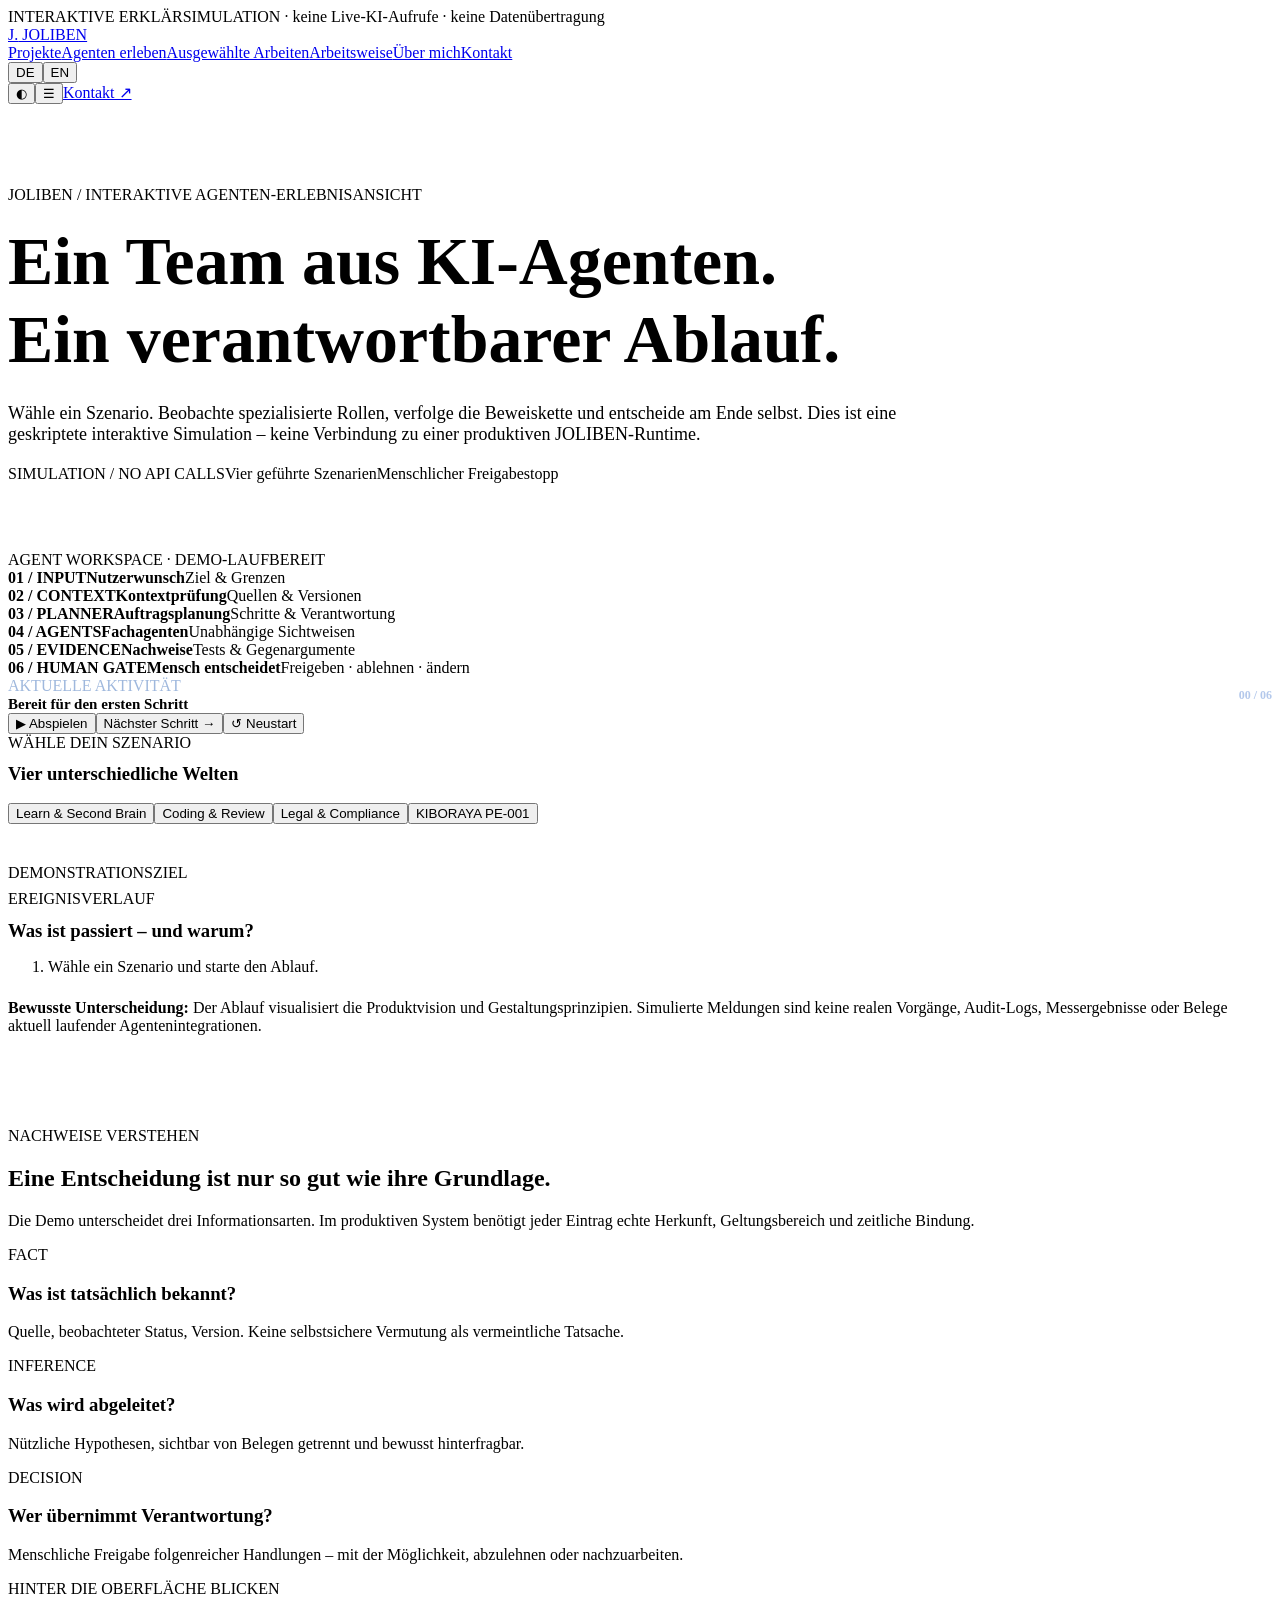
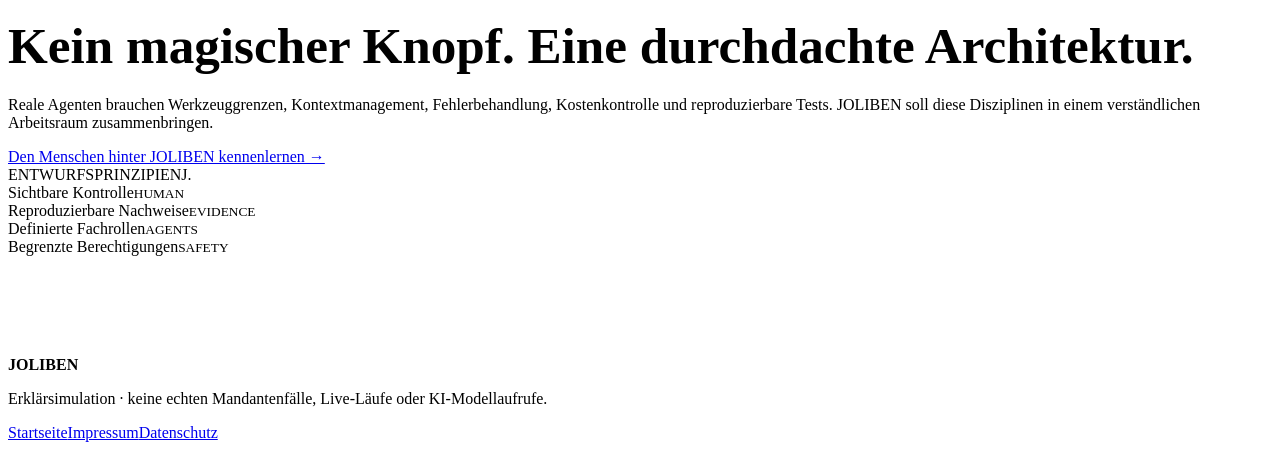
==== agenten.html @ f622ab58 "Add files via upload Publish JOLIBEN public website v1" ====
<!doctype html><html lang="de"><head><meta charset="utf-8"><meta name="viewport" content="width=device-width, initial-scale=1"><meta name="theme-color" content="#f4f7fb"><meta name="description" content="JOLIBEN Agent Experience — vier interaktive Szenarien, Entscheidungen, Evidence und menschliche Kontrollpunkte."><title>Agent Experience — JOLIBEN</title><link rel="icon" href="assets/mark.svg" type="image/svg+xml"><link rel="stylesheet" href="assets/site.css"><script>document.documentElement.classList.add("js")</script><script defer src="assets/site.js"></script><script defer src="assets/agent.js"></script></head><body>
<div class="preview-banner" data-en="INTERACTIVE EXPLANATORY SIMULATION · no live AI calls · no personal data sent">INTERAKTIVE ERKLÄRSIMULATION · keine Live-KI-Aufrufe · keine Datenübertragung</div>
<header class="site-nav"><nav class="wrap navrow" aria-label="Hauptnavigation"><a class="brand" href="index.html"><span class="mark">J.</span> JOLIBEN</a><div class="navlinks" id="mainNav"><a href="index.html#projekte" data-en="Projects">Projekte</a><a href="agenten.html" data-en="Agent experience">Agenten erleben</a><a href="arbeiten.html" data-en="Selected work">Ausgew&auml;hlte Arbeiten</a><a href="index.html#ansatz" data-en="Approach">Arbeitsweise</a><a href="index.html#person" data-en="About">Über mich</a><a href="index.html#kontakt" data-en="Contact">Kontakt</a></div><div class="nav-tools"><div class="language" role="group" aria-label="Language"><button class="utility" type="button" data-language="de" aria-pressed="true">DE</button><button class="utility" type="button" data-language="en" aria-pressed="false">EN</button></div><button type="button" class="utility" data-theme title="Light / Dark">◐</button><button class="utility nav-menu" aria-controls="mainNav" aria-expanded="false" type="button" data-menu>☰</button><a href="index.html#kontakt" class="btn btn-primary nav-cta" data-en="Get in touch ↗">Kontakt ↗</a></div></nav></header>
<main><section class="section wrap" style="padding-top:82px;padding-bottom:38px"><div class="intro" style="max-width:960px;margin-bottom:18px"><span class="eyebrow" data-en="JOLIBEN / INTERACTIVE AGENT EXPERIENCE">JOLIBEN / INTERAKTIVE AGENTEN-ERLEBNISANSICHT</span><h1 style="font-size:clamp(40px,5.3vw,74px);margin:19px 0 24px" data-en="A team of AI agents.<br><span style='color:var(--blue)'>One accountable process.</span>">Ein Team aus KI-Agenten.<br><span style='color:var(--blue)'>Ein verantwortbarer Ablauf.</span></h1><p style="font-size:18px" data-en="Select a scenario. Watch specialist roles exchange results, inspect the evidence trail and make the final decision yourself. This is a scripted, interactive simulation — not a connection to a live JOLIBEN runtime.">Wähle ein Szenario. Beobachte spezialisierte Rollen, verfolge die Beweiskette und entscheide am Ende selbst. Dies ist eine geskriptete interaktive Simulation – keine Verbindung zu einer produktiven JOLIBEN-Runtime.</p></div><div class="actions" style="margin-top:20px"><span class="pill"><i class="dot"></i> SIMULATION / NO API CALLS</span><span class="pill" data-en="Four guided scenarios">Vier geführte Szenarien</span><span class="pill" data-en="Human decision gate">Menschlicher Freigabestopp</span></div></section>
<section class="wrap" style="padding:30px 0 92px"><div class="scene-layout">
<div class="scene-board" id="sceneBoard"><div class="scene-head"><span data-en="AGENT WORKSPACE · DEMO RUN">AGENT WORKSPACE · DEMO-LAUF</span><span id="sceneState" role="status" aria-live="polite">BEREIT</span></div><div class="scene-nodes" aria-label="Simulierter Arbeitsablauf"><div class="node" data-node="0"><b>01 / INPUT</b><strong data-en="User intent">Nutzerwunsch</strong><span data-en="Goal & constraints">Ziel & Grenzen</span></div><div class="node" data-node="1"><b>02 / CONTEXT</b><strong data-en="Context check">Kontextprüfung</strong><span data-en="Sources & versions">Quellen & Versionen</span></div><div class="node" data-node="2"><b>03 / PLANNER</b><strong data-en="Task planner">Auftragsplanung</strong><span data-en="Steps & responsibilities">Schritte & Verantwortung</span></div><div class="node" data-node="3"><b>04 / AGENTS</b><strong data-en="Expert agents">Fachagenten</strong><span data-en="Independent perspectives">Unabhängige Sichtweisen</span></div><div class="node" data-node="4"><b>05 / EVIDENCE</b><strong data-en="Verification">Nachweise</strong><span data-en="Tests & contradictions">Tests & Gegenargumente</span></div><div class="node gate-node" data-node="5"><b>06 / HUMAN GATE</b><strong data-en="Human decision">Mensch entscheidet</strong><span data-en="Accept · reject · revise">Freigeben · ablehnen · ändern</span></div></div><div class="gate-box" id="gateBox" hidden><h3 data-en="Your decision is needed">Deine Entscheidung ist erforderlich</h3><p id="gateExplanation" aria-live="polite"></p><div class="scene-controls"><button class="btn emphasis" id="approveBtn" type="button" data-en="Approve simulation">Simulation freigeben</button><button class="btn" id="rejectBtn" type="button" data-en="Reject and stop">Ablehnen und stoppen</button></div></div><div class="scene-bottom"><div style="display:flex;gap:20px;justify-content:space-between;align-items:center"><div><div class="small-label" style="color:#9fb8dd" data-en="CURRENT ACTIVITY">AKTUELLE AKTIVITÄT</div><strong id="currentActivity" style="font-size:15px">Bereit für den ersten Schritt</strong></div><span id="sceneCounter" style="color:#b3c8eb;font-weight:800;font-size:12px">00 / 06</span></div><div class="scene-progress" aria-label="Fortschritt"><span id="sceneProgress"></span></div><div class="scene-controls"><button type="button" class="btn emphasis" id="playBtn" data-en="▶ Play">▶ Abspielen</button><button type="button" class="btn" id="nextBtn" data-en="Next step →">Nächster Schritt →</button><button type="button" class="btn" id="resetBtn" data-en="↺ Restart">↺ Neustart</button></div></div></div>
<div class="side-stack"><aside class="scene-aside"><div class="small-label" data-en="CHOOSE YOUR STORY">WÄHLE DEIN SZENARIO</div><h3 style="margin:11px 0 18px" data-en="Four different worlds">Vier unterschiedliche Welten</h3><div class="scenarios"><button class="scenario-btn" type="button" data-scenario="learn" aria-pressed="true" data-en="Learn & Second Brain">Learn & Second Brain</button><button class="scenario-btn" type="button" data-scenario="coding" aria-pressed="false" data-en="Coding & Review">Coding & Review</button><button class="scenario-btn" type="button" data-scenario="legal" aria-pressed="false" data-en="Legal & Compliance">Legal & Compliance</button><button class="scenario-btn" type="button" data-scenario="kiboraya" aria-pressed="false">KIBORAYA PE-001</button></div><div style="border-top:1px solid var(--line);margin-top:23px;padding-top:17px"><div class="small-label" data-en="DEMONSTRATION GOAL">DEMONSTRATIONSZIEL</div><p id="scenarioGoal" style="font-size:13px;margin:8px 0 0"></p></div></aside><aside class="scene-aside"><div class="small-label" data-en="EVENT TIMELINE">EREIGNISVERLAUF</div><h3 style="margin:12px 0 16px" data-en="What happened, and why?">Was ist passiert – und warum?</h3><ol class="event-list" id="eventList" aria-live="polite"><li data-en="Choose a scenario and start the demo.">Wähle ein Szenario und starte den Ablauf.</li></ol></aside></div></div>
<div class="callout" style="margin-top:23px"><strong data-en="A deliberate distinction:">Bewusste Unterscheidung:</strong> <span data-en="The flow visualises the product vision and design principles. Simulated event messages are not real case records, audit logs, measurements or proof of currently running agent integrations.">Der Ablauf visualisiert die Produktvision und Gestaltungsprinzipien. Simulierte Meldungen sind keine realen Vorgänge, Audit-Logs, Messergebnisse oder Belege aktuell laufender Agentenintegrationen.</span></div></section>
<section class="section case-bg"><div class="wrap"><div class="intro"><span class="eyebrow" data-en="INSPECT THE EVIDENCE">NACHWEISE VERSTEHEN</span><h2 data-en="A decision is only as good as its foundation.">Eine Entscheidung ist nur so gut wie ihre Grundlage.</h2><p data-en="The demo shows three categories of information. In a production system every item needs real provenance, scope and time boundaries.">Die Demo unterscheidet drei Informationsarten. Im produktiven System benötigt jeder Eintrag echte Herkunft, Geltungsbereich und zeitliche Bindung.</p></div><div class="evidence-grid"><article><span class="pill">FACT</span><h3 data-en="What is actually known?">Was ist tatsächlich bekannt?</h3><p data-en="A source, an observed status, a version. Not a confident guess disguised as a fact.">Quelle, beobachteter Status, Version. Keine selbstsichere Vermutung als vermeintliche Tatsache.</p></article><article><span class="pill">INFERENCE</span><h3 data-en="What is inferred?">Was wird abgeleitet?</h3><p data-en="Useful hypotheses, visibly separated from evidence and open to challenge.">Nützliche Hypothesen, sichtbar von Belegen getrennt und bewusst hinterfragbar.</p></article><article><span class="pill">DECISION</span><h3 data-en="Who takes responsibility?">Wer übernimmt Verantwortung?</h3><p data-en="Human approval of consequential actions, with the possibility to reject or ask for revision.">Menschliche Freigabe folgenreicher Handlungen – mit der Möglichkeit, abzulehnen oder nachzuarbeiten.</p></article></div></div></section>
<section class="section wrap" style="padding-bottom:100px"><div class="split"><div><span class="eyebrow" data-en="LOOKING BEHIND THE UI">HINTER DIE OBERFLÄCHE BLICKEN</span><h2 style="font-size:clamp(35px,4vw,53px);margin:18px 0 21px" data-en="Not a magic button. A thoughtful architecture.">Kein magischer Knopf. Eine durchdachte Architektur.</h2><p data-en="Real agents require tool boundaries, context management, error handling, cost control and reproducible tests. The purpose of JOLIBEN is to bring those disciplines into one understandable workspace.">Reale Agenten brauchen Werkzeuggrenzen, Kontextmanagement, Fehlerbehandlung, Kostenkontrolle und reproduzierbare Tests. JOLIBEN soll diese Disziplinen in einem verständlichen Arbeitsraum zusammenbringen.</p><a class="btn btn-primary" href="index.html#person" data-en="Meet the person behind JOLIBEN →">Den Menschen hinter JOLIBEN kennenlernen →</a></div><div class="spec-panel"><div class="panel-head"><span data-en="DESIGN PRINCIPLES">ENTWURFSPRINZIPIEN</span><span>J.</span></div><div class="feature-list"><div><span data-en="Visible controls">Sichtbare Kontrolle</span><small>HUMAN</small></div><div><span data-en="Reproducible evidence">Reproduzierbare Nachweise</span><small>EVIDENCE</small></div><div><span data-en="Defined specialist roles">Definierte Fachrollen</span><small>AGENTS</small></div><div><span data-en="Bounded permissions">Begrenzte Berechtigungen</span><small>SAFETY</small></div></div></div></div></section></main>
<footer class="wrap site-footer"><div><strong>JOLIBEN</strong><p class="footnote" data-en="Explanatory simulation · no real customer cases, live runs or AI model requests.">Erklärsimulation · keine echten Mandantenfälle, Live-Läufe oder KI-Modellaufrufe.</p></div><div class="footer-links"><a href="index.html" data-en="Homepage">Startseite</a><a href="impressum.html" data-en="Legal notice">Impressum</a><a href="datenschutz.html" data-en="Privacy">Datenschutz</a></div></footer>
</body></html>
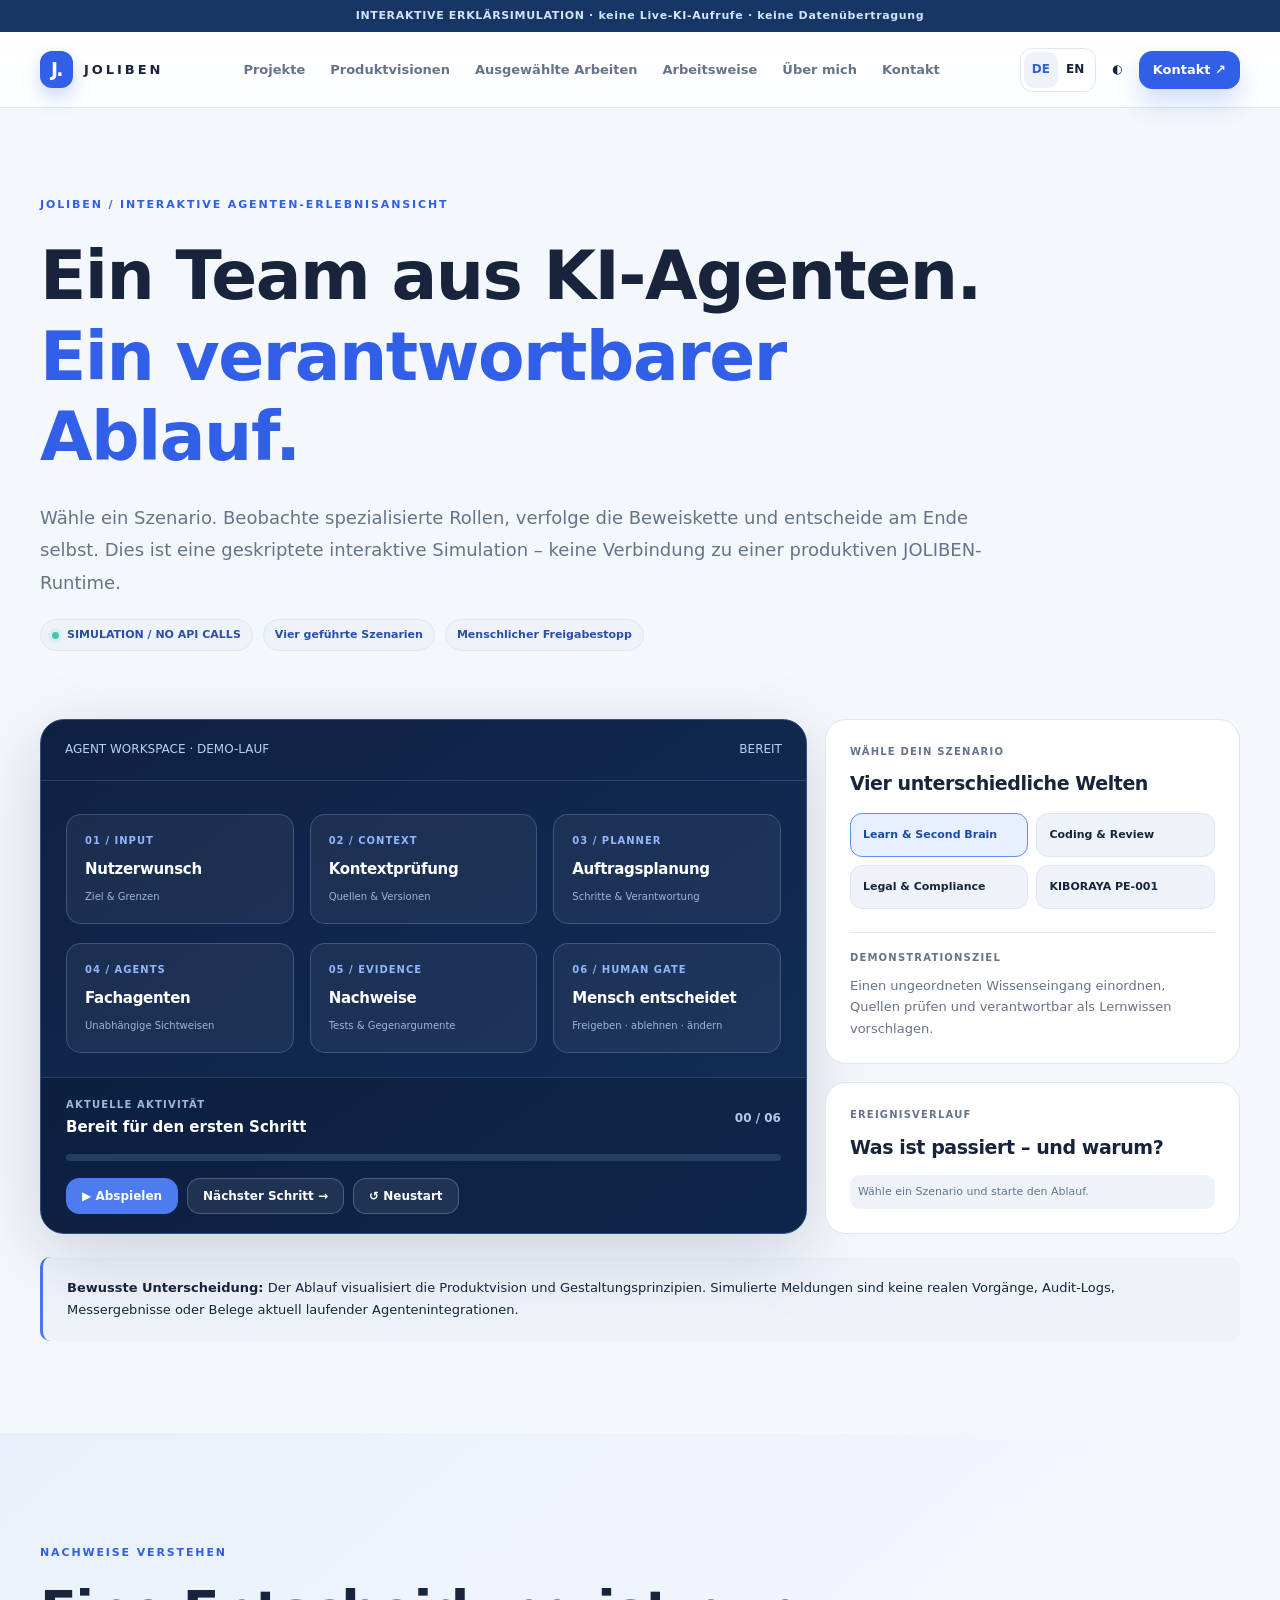
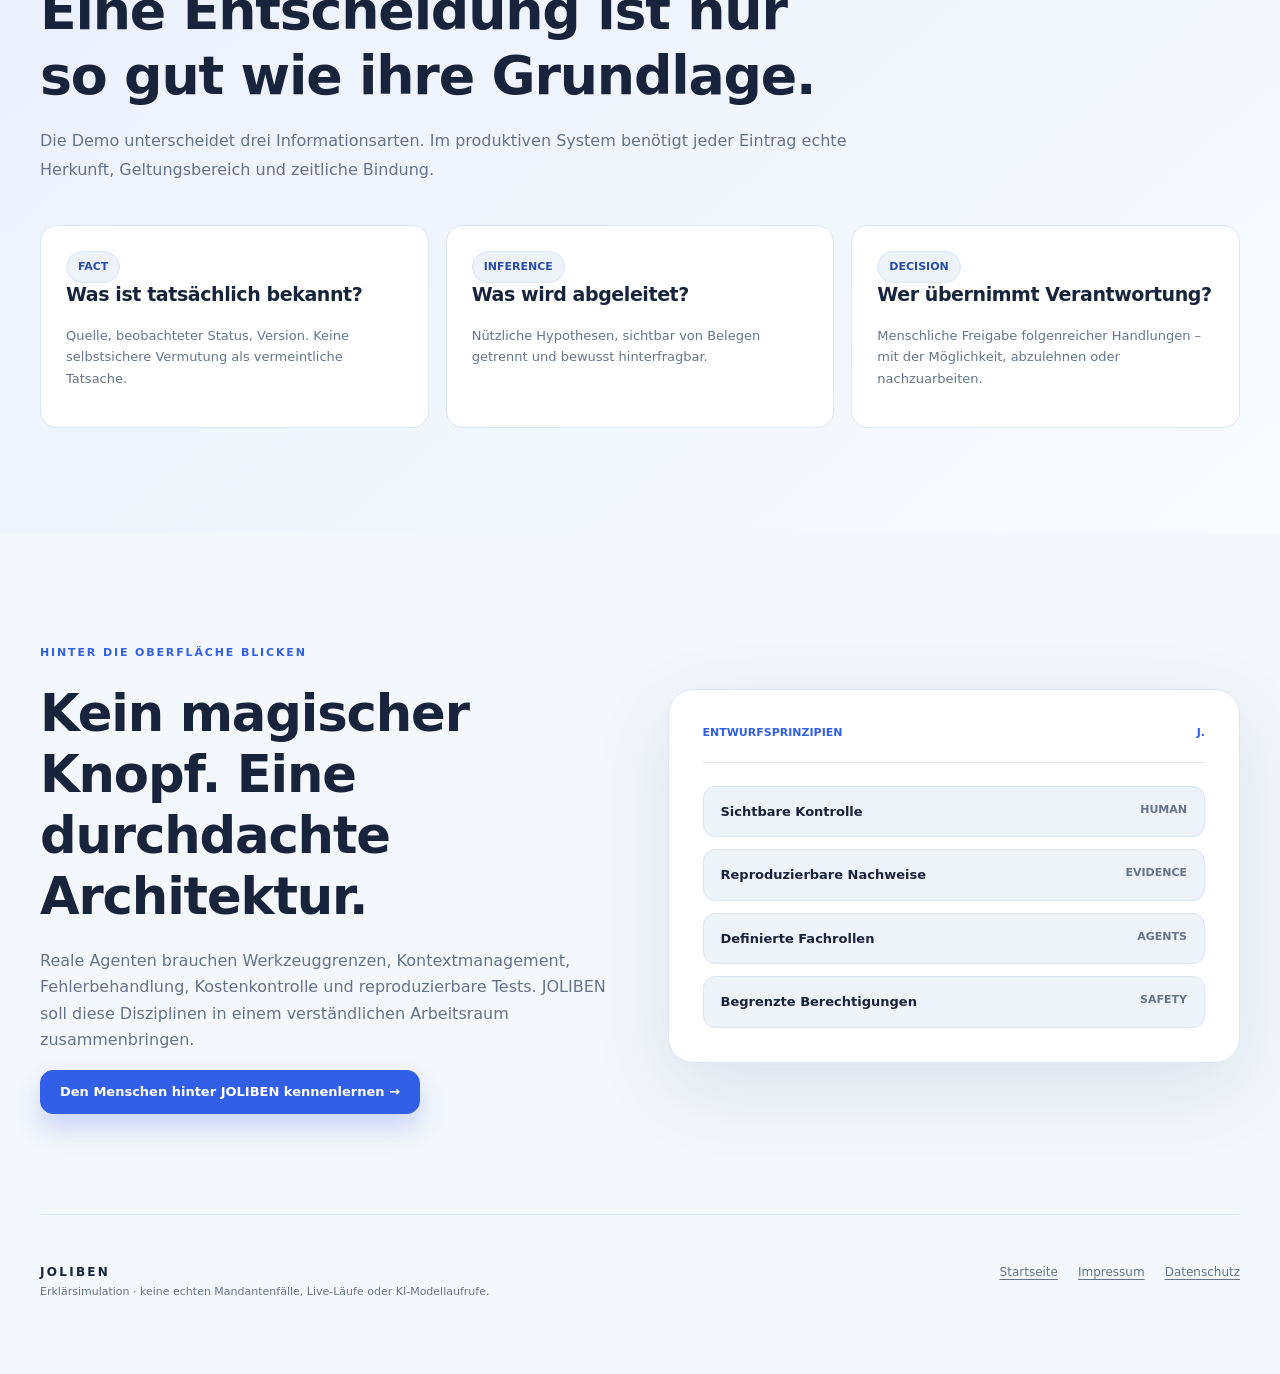
==== commit a7bb4487: "Add product vision website preview for review" ====
--- a/agenten.html
+++ b/agenten.html
@@ -1,6 +1,6 @@
 <!doctype html><html lang="de"><head><meta charset="utf-8"><meta name="viewport" content="width=device-width, initial-scale=1"><meta name="theme-color" content="#f4f7fb"><meta name="description" content="JOLIBEN Agent Experience — vier interaktive Szenarien, Entscheidungen, Evidence und menschliche Kontrollpunkte."><title>Agent Experience — JOLIBEN</title><link rel="icon" href="assets/mark.svg" type="image/svg+xml"><link rel="stylesheet" href="assets/site.css"><script>document.documentElement.classList.add("js")</script><script defer src="assets/site.js"></script><script defer src="assets/agent.js"></script></head><body>
 <div class="preview-banner" data-en="INTERACTIVE EXPLANATORY SIMULATION · no live AI calls · no personal data sent">INTERAKTIVE ERKLÄRSIMULATION · keine Live-KI-Aufrufe · keine Datenübertragung</div>
-<header class="site-nav"><nav class="wrap navrow" aria-label="Hauptnavigation"><a class="brand" href="index.html"><span class="mark">J.</span> JOLIBEN</a><div class="navlinks" id="mainNav"><a href="index.html#projekte" data-en="Projects">Projekte</a><a href="agenten.html" data-en="Agent experience">Agenten erleben</a><a href="arbeiten.html" data-en="Selected work">Ausgew&auml;hlte Arbeiten</a><a href="index.html#ansatz" data-en="Approach">Arbeitsweise</a><a href="index.html#person" data-en="About">Über mich</a><a href="index.html#kontakt" data-en="Contact">Kontakt</a></div><div class="nav-tools"><div class="language" role="group" aria-label="Language"><button class="utility" type="button" data-language="de" aria-pressed="true">DE</button><button class="utility" type="button" data-language="en" aria-pressed="false">EN</button></div><button type="button" class="utility" data-theme title="Light / Dark">◐</button><button class="utility nav-menu" aria-controls="mainNav" aria-expanded="false" type="button" data-menu>☰</button><a href="index.html#kontakt" class="btn btn-primary nav-cta" data-en="Get in touch ↗">Kontakt ↗</a></div></nav></header>
+<header class="site-nav"><nav class="wrap navrow" aria-label="Hauptnavigation"><a class="brand" href="index.html"><span class="mark">J.</span> JOLIBEN</a><div class="navlinks" id="mainNav"><a href="index.html#projekte" data-en="Projects">Projekte</a><a href="index.html#produktvisionen" data-en="Product visions">Produktvisionen</a><a href="arbeiten.html" data-en="Selected work">Ausgew&auml;hlte Arbeiten</a><a href="index.html#ansatz" data-en="Approach">Arbeitsweise</a><a href="index.html#person" data-en="About">Über mich</a><a href="index.html#kontakt" data-en="Contact">Kontakt</a></div><div class="nav-tools"><div class="language" role="group" aria-label="Language"><button class="utility" type="button" data-language="de" aria-pressed="true">DE</button><button class="utility" type="button" data-language="en" aria-pressed="false">EN</button></div><button type="button" class="utility" data-theme title="Light / Dark">◐</button><button class="utility nav-menu" aria-controls="mainNav" aria-expanded="false" type="button" data-menu>☰</button><a href="index.html#kontakt" class="btn btn-primary nav-cta" data-en="Get in touch ↗">Kontakt ↗</a></div></nav></header>
 <main><section class="section wrap" style="padding-top:82px;padding-bottom:38px"><div class="intro" style="max-width:960px;margin-bottom:18px"><span class="eyebrow" data-en="JOLIBEN / INTERACTIVE AGENT EXPERIENCE">JOLIBEN / INTERAKTIVE AGENTEN-ERLEBNISANSICHT</span><h1 style="font-size:clamp(40px,5.3vw,74px);margin:19px 0 24px" data-en="A team of AI agents.<br><span style='color:var(--blue)'>One accountable process.</span>">Ein Team aus KI-Agenten.<br><span style='color:var(--blue)'>Ein verantwortbarer Ablauf.</span></h1><p style="font-size:18px" data-en="Select a scenario. Watch specialist roles exchange results, inspect the evidence trail and make the final decision yourself. This is a scripted, interactive simulation — not a connection to a live JOLIBEN runtime.">Wähle ein Szenario. Beobachte spezialisierte Rollen, verfolge die Beweiskette und entscheide am Ende selbst. Dies ist eine geskriptete interaktive Simulation – keine Verbindung zu einer produktiven JOLIBEN-Runtime.</p></div><div class="actions" style="margin-top:20px"><span class="pill"><i class="dot"></i> SIMULATION / NO API CALLS</span><span class="pill" data-en="Four guided scenarios">Vier geführte Szenarien</span><span class="pill" data-en="Human decision gate">Menschlicher Freigabestopp</span></div></section>
 <section class="wrap" style="padding:30px 0 92px"><div class="scene-layout">
 <div class="scene-board" id="sceneBoard"><div class="scene-head"><span data-en="AGENT WORKSPACE · DEMO RUN">AGENT WORKSPACE · DEMO-LAUF</span><span id="sceneState" role="status" aria-live="polite">BEREIT</span></div><div class="scene-nodes" aria-label="Simulierter Arbeitsablauf"><div class="node" data-node="0"><b>01 / INPUT</b><strong data-en="User intent">Nutzerwunsch</strong><span data-en="Goal & constraints">Ziel & Grenzen</span></div><div class="node" data-node="1"><b>02 / CONTEXT</b><strong data-en="Context check">Kontextprüfung</strong><span data-en="Sources & versions">Quellen & Versionen</span></div><div class="node" data-node="2"><b>03 / PLANNER</b><strong data-en="Task planner">Auftragsplanung</strong><span data-en="Steps & responsibilities">Schritte & Verantwortung</span></div><div class="node" data-node="3"><b>04 / AGENTS</b><strong data-en="Expert agents">Fachagenten</strong><span data-en="Independent perspectives">Unabhängige Sichtweisen</span></div><div class="node" data-node="4"><b>05 / EVIDENCE</b><strong data-en="Verification">Nachweise</strong><span data-en="Tests & contradictions">Tests & Gegenargumente</span></div><div class="node gate-node" data-node="5"><b>06 / HUMAN GATE</b><strong data-en="Human decision">Mensch entscheidet</strong><span data-en="Accept · reject · revise">Freigeben · ablehnen · ändern</span></div></div><div class="gate-box" id="gateBox" hidden><h3 data-en="Your decision is needed">Deine Entscheidung ist erforderlich</h3><p id="gateExplanation" aria-live="polite"></p><div class="scene-controls"><button class="btn emphasis" id="approveBtn" type="button" data-en="Approve simulation">Simulation freigeben</button><button class="btn" id="rejectBtn" type="button" data-en="Reject and stop">Ablehnen und stoppen</button></div></div><div class="scene-bottom"><div style="display:flex;gap:20px;justify-content:space-between;align-items:center"><div><div class="small-label" style="color:#9fb8dd" data-en="CURRENT ACTIVITY">AKTUELLE AKTIVITÄT</div><strong id="currentActivity" style="font-size:15px">Bereit für den ersten Schritt</strong></div><span id="sceneCounter" style="color:#b3c8eb;font-weight:800;font-size:12px">00 / 06</span></div><div class="scene-progress" aria-label="Fortschritt"><span id="sceneProgress"></span></div><div class="scene-controls"><button type="button" class="btn emphasis" id="playBtn" data-en="▶ Play">▶ Abspielen</button><button type="button" class="btn" id="nextBtn" data-en="Next step →">Nächster Schritt →</button><button type="button" class="btn" id="resetBtn" data-en="↺ Restart">↺ Neustart</button></div></div></div>
--- a/assets/site.css
+++ b/assets/site.css
@@ -0,0 +1,124 @@
+:root{--bg:#f4f7fb;--surface:#fff;--surface2:#eef3fa;--line:#dde6f3;--ink:#17243b;--mute:#65748a;--blue:#315fe8;--blue2:#2b4daa;--cyan:#1b9dbb;--radius:22px;--shadow:0 25px 80px rgba(28,60,121,.11)}
+*{box-sizing:border-box}html{scroll-behavior:smooth;scroll-padding-top:92px}body{margin:0;background:var(--bg);color:var(--ink);font:16px/1.65 system-ui,-apple-system,BlinkMacSystemFont,"Segoe UI",Arial,sans-serif;letter-spacing:-.012em}body.dark{color-scheme:dark;--bg:#0a1322;--surface:#15233b;--surface2:#1b2c46;--line:#2c415f;--ink:#eaf1ff;--mute:#adc0da;--blue:#82a6ff;--blue2:#bed0ff;--cyan:#77d5e8;--shadow:0 25px 80px rgba(0,0,0,.2)}a{color:inherit;text-decoration:none}button,input,select,textarea{font:inherit}button{cursor:pointer}button:disabled{cursor:not-allowed;opacity:.54}a:focus-visible,button:focus-visible,input:focus-visible,textarea:focus-visible,select:focus-visible{outline:3px solid #3d89ef;outline-offset:3px}h1,h2,h3,p{margin-top:0}h1,h2,h3{letter-spacing:-.055em;line-height:1.12}p{color:var(--mute)}.wrap{width:min(1200px,calc(100% - 44px));margin-inline:auto}.eyebrow{font-size:11px;letter-spacing:.17em;text-transform:uppercase;font-weight:800;color:var(--blue)}.pill{display:inline-flex;align-items:center;gap:8px;border:1px solid var(--line);background:var(--surface2);padding:6px 11px;font-size:11px;border-radius:99px;font-weight:750;color:var(--blue2)}.pill.light{background:rgba(255,255,255,.12);border-color:rgba(255,255,255,.22);color:#f8fbff}.dot{width:7px;height:7px;border-radius:50%;background:#43c6ac;display:inline-block;box-shadow:0 0 0 4px rgba(67,198,172,.11)}.btn{display:inline-flex;gap:10px;justify-content:center;align-items:center;border-radius:13px;padding:12px 19px;border:1px solid var(--line);font-weight:750;font-size:13px;transition:transform .23s,box-shadow .23s,background .23s;background:var(--surface);color:var(--ink);line-height:1.4}.btn:hover{transform:translateY(-2px);box-shadow:0 12px 35px rgba(42,85,157,.13)}.btn-primary{background:#315fe8;color:white;border-color:#315fe8;box-shadow:0 14px 26px rgba(49,95,232,.22)}.btn-dark{background:#172847;border-color:#172847;color:#fff}.btn-ghost{background:transparent;border-color:rgba(255,255,255,.3);color:#fff}.utility{border:0;background:transparent;color:var(--ink);padding:8px;border-radius:10px;font-size:12px;font-weight:800}.utility[aria-pressed=true]{background:var(--surface2);color:var(--blue)}.preview-banner{padding:7px 14px;background:#173565;color:#d4e3ff;text-align:center;font-size:11px;font-weight:760;letter-spacing:.06em}.site-nav{position:sticky;top:0;z-index:50;background:color-mix(in srgb,var(--surface) 91%,transparent);backdrop-filter:blur(20px);border-bottom:1px solid var(--line)}.navrow{height:75px;display:flex;justify-content:space-between;align-items:center;gap:20px}.brand{display:flex;gap:11px;align-items:center;letter-spacing:.23em;font-size:13px;font-weight:900;white-space:nowrap}.mark{font-size:19px;letter-spacing:-.09em;color:white;border-radius:12px;padding:3px 11px;background:#315fe8;box-shadow:0 9px 19px rgba(49,95,232,.25);line-height:31px}.navlinks{display:flex;align-items:center;gap:25px;color:var(--mute);font-size:13px;font-weight:670}.navlinks a:hover{color:var(--blue)}.nav-tools{display:flex;gap:8px;align-items:center;white-space:nowrap}.language{border:1px solid var(--line);border-radius:12px;padding:3px;background:var(--surface)}.nav-cta{padding:9px 13px}.nav-menu{display:none}.hero-bg{background:radial-gradient(ellipse 700px 460px at 78% 7%,rgba(98,150,255,.18),transparent 75%),linear-gradient(130deg,#fbfdff 0%,#eef4fd 100%);position:relative;overflow:hidden}.dark .hero-bg{background:radial-gradient(ellipse 700px 460px at 78% 7%,rgba(74,124,244,.22),transparent 75%),linear-gradient(130deg,#101e34,#0a1629)}.hero{min-height:670px;display:grid;grid-template-columns:1.02fr .98fr;align-items:center;gap:50px;padding:103px 0 110px}.hero h1{font-size:clamp(45px,5.5vw,82px);font-weight:840;letter-spacing:-.085em;margin:24px 0}.hero h1 em{font-style:normal;color:var(--blue)}.hero .lead{font-size:clamp(16px,1.4vw,19px);line-height:1.83;max-width:560px}.actions{display:flex;flex-wrap:wrap;gap:10px;margin-top:31px}.hero-meta{display:flex;gap:18px;align-items:center;flex-wrap:wrap;margin-top:42px;font-size:11px;color:var(--mute);font-weight:710}.hero-meta span{display:flex;align-items:center;gap:8px}.orbit-wrap{min-height:440px;position:relative;display:grid;place-items:center;isolation:isolate}.orbit-glow{position:absolute;width:76%;height:76%;border-radius:50%;background:radial-gradient(circle,rgba(63,105,237,.22),transparent 70%);filter:blur(20px)}.orbit-ring{position:absolute;width:375px;height:375px;border:1px solid rgba(73,118,219,.2);border-radius:50%;animation:slowspin 42s linear infinite}.orbit-ring.r2{width:290px;height:290px;animation-direction:reverse;animation-duration:31s;border-style:dashed}.orbit-ring.r1:before,.orbit-ring.r1:after{content:"";position:absolute;width:12px;height:12px;background:#315fe8;border:4px solid #eaf1ff;border-radius:50%;top:16%;left:13%}.orbit-ring.r1:after{background:#4ccbb8;top:79%;left:86%}.orbit-center{position:relative;z-index:2;width:230px;min-height:205px;border-radius:27px;background:linear-gradient(150deg,#153b85,#295bd0);color:#fff;box-shadow:0 38px 90px rgba(35,80,175,.26),inset 0 1px 0 rgba(255,255,255,.3);display:flex;flex-direction:column;justify-content:center;padding:31px;text-align:center}.orbit-center strong{font-size:28px;letter-spacing:-.07em;line-height:1.1}.orbit-center p{color:#c8d9ff;font-size:12px;margin:12px 0 0;line-height:1.65}.orbit-mini{position:absolute;z-index:3;min-width:155px;max-width:195px;padding:13px 15px;border-radius:16px;border:1px solid var(--line);background:var(--surface);box-shadow:var(--shadow);font-size:12px;font-weight:770}.orbit-mini span{display:block;font-size:10px;color:var(--mute);font-weight:580;margin-top:4px}.orbit-mini.top{top:17px;right:4px}.orbit-mini.left{bottom:30px;left:-8px}.orbit-mini.right{bottom:58px;right:0}.orbit-mini b{font-size:10px;color:var(--blue)}.section{padding:105px 0}.intro{max-width:820px;margin-bottom:40px}.intro h2{font-size:clamp(34px,4.2vw,56px);margin:15px 0 19px}.intro p{font-size:16px;line-height:1.8}.grid3{display:grid;grid-template-columns:repeat(3,1fr);gap:18px}.grid2{display:grid;grid-template-columns:repeat(2,1fr);gap:18px}.card{border:1px solid var(--line);background:var(--surface);border-radius:22px;padding:30px;box-shadow:0 12px 32px rgba(29,59,112,.04);position:relative;overflow:hidden}.card h3{font-size:25px;margin:19px 0 12px}.card p{font-size:14px;line-height:1.82}.card .card-footer{margin-top:28px;display:flex;align-items:center;justify-content:space-between;gap:10px;font-size:12px;font-weight:790;color:var(--blue)}.card .symbol{display:grid;place-items:center;font-size:18px;font-weight:850;color:var(--blue);background:var(--surface2);height:49px;width:49px;border-radius:14px}.card.emph{background:linear-gradient(145deg,#163c84,#1d55bc);border-color:#3f6fcc;color:#fff}.card.emph p,.card.emph .card-footer{color:#d4e4ff}.card.emph .symbol{background:rgba(255,255,255,.13);color:#fff}.card:hover{transform:translateY(-3px);box-shadow:0 20px 47px rgba(36,67,129,.1);transition:transform .25s,box-shadow .25s}.card .tag{position:absolute;top:30px;right:26px;font-size:10px;font-weight:800;color:var(--mute)}.card.emph .tag{color:#c9dcff}.section-dark{background:#0e2344;color:white;position:relative;overflow:hidden}.section-dark:before{content:"";position:absolute;width:670px;height:670px;right:-220px;top:-340px;border:1px solid rgba(141,177,250,.15);border-radius:50%;box-shadow:0 0 0 95px rgba(82,124,202,.05),0 0 0 185px rgba(82,124,202,.025);pointer-events:none}.section-dark .intro .eyebrow{color:#8cadff}.section-dark p{color:#b9cce7}.process-grid{position:relative;display:grid;grid-template-columns:repeat(6,1fr);gap:9px}.process-item{padding:22px 17px;border:1px solid rgba(187,210,255,.22);border-radius:17px;background:rgba(255,255,255,.045);min-height:169px}.process-item b{display:block;color:#a6beff;font-size:12px;margin-bottom:24px}.process-item strong{display:block;font-size:17px;line-height:1.3}.process-item small{display:block;margin-top:10px;font-size:11px;color:#afc3e3}.proof-banner{background:rgba(255,255,255,.075);border:1px solid rgba(180,207,255,.23);border-radius:17px;padding:22px 24px;margin-top:22px;font-size:13px;display:flex;justify-content:space-between;gap:20px;align-items:center}.proof-banner p{margin:0;color:#c8d9ee}.proof-banner strong{color:white}.split{display:grid;grid-template-columns:1fr 1fr;gap:55px;align-items:center}.spec-panel{background:var(--surface);border:1px solid var(--line);border-radius:25px;padding:34px;box-shadow:var(--shadow)}.spec-panel .panel-head{display:flex;justify-content:space-between;align-items:center;padding-bottom:19px;border-bottom:1px solid var(--line);font-size:11px;font-weight:800;color:var(--blue)}.feature-list{display:grid;gap:12px;margin-top:23px}.feature-list>div{border:1px solid var(--line);background:var(--surface2);padding:14px 17px;border-radius:12px;font-size:13px;font-weight:690;display:flex;justify-content:space-between;gap:15px}.feature-list small{color:var(--mute);font-size:11px;font-weight:550}.case-bg{background:linear-gradient(140deg,#eaf0fb,#f8fbff)}.dark .case-bg{background:linear-gradient(140deg,#101d34,#0b1527)}.atelier{background:linear-gradient(130deg,#112347,#242c50);color:#fff;border-radius:27px;min-height:310px;overflow:hidden;padding:32px;display:flex;flex-direction:column;justify-content:space-between;position:relative}.atelier:nth-child(2){background:linear-gradient(130deg,#203552,#4d365e)}.atelier::before{content:"";position:absolute;width:280px;height:280px;border:1px solid rgba(255,255,255,.17);border-radius:40% 60% 48% 52%;right:-36px;top:-100px;transform:rotate(-20deg);box-shadow:0 0 0 40px rgba(255,255,255,.045),0 0 0 88px rgba(255,255,255,.026)}.atelier:nth-child(2)::before{border-radius:25% 75% 34% 66%;transform:rotate(35deg)}.atelier .art-id{font-size:11px;letter-spacing:.17em;color:#b8cfff}.atelier h3{font-size:46px;margin-bottom:7px}.atelier p{font-size:13px;max-width:350px;color:#d2dbee;line-height:1.8}.atelier>div{z-index:1}.milestones{display:grid;grid-template-columns:1fr 1fr;gap:18px}.milestone{display:flex;gap:21px;align-items:flex-start;border:1px solid var(--line);border-radius:17px;padding:25px;background:var(--surface)}.milestone .idx{font-size:14px;color:var(--blue);font-weight:850}.milestone h3{font-size:19px;margin-bottom:10px}.milestone p{font-size:13px;margin:0;line-height:1.8}.profile{background:linear-gradient(155deg,#f0f4fd,#fff);border-radius:28px;border:1px solid var(--line);padding:36px}.dark .profile{background:linear-gradient(155deg,#1a2b46,#122039)}.profile .monogram{width:66px;height:66px;border-radius:21px;display:grid;place-items:center;background:#dbe7ff;color:#214fa8;font-size:24px;font-weight:850}.profile h3{font-size:31px;margin:22px 0 8px}.profile q{display:block;color:var(--blue2);font-size:17px;line-height:1.8;margin:20px 0}.profile p{font-size:13px}.contact-block{padding:50px;background:linear-gradient(110deg,#173b81,#2b64c6);border-radius:27px;color:white;display:grid;grid-template-columns:1fr 1fr;gap:43px;box-shadow:0 20px 75px rgba(24,64,134,.18)}.contact-block h2{font-size:42px;margin:12px 0 20px}.contact-block p{color:#d1e1ff;font-size:14px}.contact-form{background:rgba(255,255,255,.105);border:1px solid rgba(255,255,255,.23);border-radius:19px;padding:26px}.contact-form label{display:block;font-size:12px;font-weight:730;margin-bottom:13px}.contact-form input,.contact-form textarea,.contact-form select{display:block;width:100%;background:#fff;color:#173156;border:1px solid #dfebff;border-radius:9px;padding:11px 12px;margin-top:6px;resize:vertical;min-height:45px;font-size:13px}.contact-form textarea{min-height:110px}.contact-form .btn{width:100%}.hint{font-size:11px!important;line-height:1.6;color:#d9e5fc!important}.site-footer{border-top:1px solid var(--line);padding:48px 0 62px;display:flex;gap:25px;justify-content:space-between;font-size:12px;color:var(--mute)}.site-footer strong{letter-spacing:.19em;color:var(--ink)}.footer-links{display:flex;gap:20px;flex-wrap:wrap}.footer-links a{text-decoration:underline;text-underline-offset:3px}.footnote{font-size:11px;color:var(--mute)}.reveal{opacity:1;transform:none;transition:opacity .65s ease,transform .65s ease}.js .reveal{opacity:1;transform:none}.js .reveal.visible{animation:revealIn .55s ease both}.scene-layout{display:grid;grid-template-columns:minmax(0,1.7fr) minmax(290px,.92fr);gap:18px}.scene-board{background:linear-gradient(145deg,#0e2142,#132e59);color:white;border:1px solid #30507e;border-radius:24px;overflow:hidden;box-shadow:0 20px 70px rgba(8,32,79,.17)}.scene-head{border-bottom:1px solid rgba(181,208,255,.18);padding:20px 24px;display:flex;justify-content:space-between;gap:20px;align-items:center;font-size:12px;color:#b6d0f5}.scene-nodes{padding:33px 25px 24px;display:grid;grid-template-columns:repeat(3,1fr);gap:19px 16px;position:relative}.node{border:1px solid rgba(156,191,254,.26);border-radius:15px;padding:18px;background:rgba(255,255,255,.05);min-height:110px;transition:.25s;position:relative}.node b{display:block;font-size:10px;letter-spacing:.1em;color:#91b6ff}.node strong{display:block;margin-top:7px;font-size:15px;letter-spacing:-.02em}.node span{display:block;margin-top:7px;font-size:10px;color:#9cb5d9}.node.active{background:rgba(65,115,225,.31);border-color:#83adff;box-shadow:0 0 0 4px rgba(71,121,229,.11),0 15px 34px rgba(0,0,0,.16);transform:translateY(-4px)}.node.done:after{content:'✓';position:absolute;top:12px;right:12px;color:#71ebc8;font-size:15px}.gate-node.active{border-color:#ffd992;background:rgba(194,127,32,.23)}.scene-bottom{border-top:1px solid rgba(177,209,255,.17);padding:19px 25px;background:rgba(2,13,31,.24)}.scene-progress{height:7px;border-radius:20px;background:#263e61;overflow:hidden;margin:13px 0 17px}.scene-progress>span{display:block;width:0%;height:100%;border-radius:20px;background:linear-gradient(90deg,#5a8cff,#68d9e0);transition:width .3s}.scene-controls{display:flex;flex-wrap:wrap;gap:9px}.scene-controls .btn{padding:9px 15px;font-size:12px;background:rgba(255,255,255,.08);border-color:rgba(181,215,255,.27);color:#fff}.scene-controls .btn.emphasis{background:#4d7bf0;border-color:#4d7bf0}.side-stack{display:grid;grid-template-rows:auto 1fr;gap:18px}.scene-aside{background:var(--surface);border:1px solid var(--line);border-radius:21px;padding:24px}.scene-aside h3{font-size:19px;margin-bottom:15px}.scenarios{display:grid;grid-template-columns:1fr 1fr;gap:8px}.scenario-btn{border:1px solid var(--line);background:var(--surface2);padding:12px;border-radius:12px;text-align:left;font-size:11px;font-weight:750;color:var(--ink)}.scenario-btn[aria-pressed=true]{border-color:#608ff4;background:#e8f0ff;color:#184ba9}.dark .scenario-btn[aria-pressed=true]{background:#234572;color:#e8f1ff}.small-label{font-size:10px;color:var(--mute);font-weight:800;text-transform:uppercase;letter-spacing:.12em}.event-list{list-style:none;margin:0;padding:0;display:grid;gap:7px;max-height:280px;overflow-y:auto}.event-list li{display:flex;gap:10px;align-items:flex-start;font-size:11px;line-height:1.65;color:var(--mute);padding:8px;border-radius:9px;background:var(--surface2)}.event-list li span{color:var(--blue);font-weight:800}.gate-box{padding:22px 24px;background:#fdf3e1;border:1px solid #f5d49c;border-radius:16px;color:#663e12;margin:0 25px 21px}.gate-box h3{font-size:19px;margin-bottom:8px}.gate-box p{color:#684b25;font-size:12px}.gate-box .btn{border-color:#e1c181;background:white;color:#784b19}.gate-box .btn.emphasis{background:#a86821;color:white}.evidence-grid{display:grid;grid-template-columns:repeat(3,1fr);gap:17px}.evidence-grid article{background:var(--surface);border:1px solid var(--line);padding:25px;border-radius:17px}.evidence-grid h3{font-size:19px}.evidence-grid p{font-size:13px}.callout{border-left:3px solid #4776ee;background:var(--surface2);border-radius:10px;padding:20px 24px;font-size:13px;color:var(--ink)}.legal-draft{margin:35px 0;padding:22px;background:#fff1d8;border:1px solid #eac586;border-radius:14px;color:#6c4311;font-weight:650}.legal-text{max-width:800px}.legal-text h2{font-size:24px;margin-top:35px}.legal-text p,.legal-text li{font-size:14px;line-height:1.85}.mobile-only{display:none}@keyframes revealIn{from{opacity:.65;transform:translateY(12px)}to{opacity:1;transform:none}}@keyframes slowspin{to{transform:rotate(360deg)}}
+@media(max-width:1050px){.navlinks{gap:14px}.hero{gap:20px;min-height:auto}.orbit-mini{max-width:150px}.process-grid{grid-template-columns:repeat(3,1fr)}.grid3{grid-template-columns:repeat(2,1fr)}.grid3 .card:first-child{grid-column:span 2}.scene-layout{grid-template-columns:1fr}.side-stack{grid-template-columns:1fr 1fr;grid-template-rows:auto}.orbit-ring{width:320px;height:320px}.orbit-ring.r2{width:255px;height:255px}}
+@media(max-width:740px){.wrap{width:min(100% - 34px,1200px)}.navrow{height:68px}.navlinks{display:none;position:absolute;top:100%;left:0;right:0;padding:18px 20px;background:var(--surface);box-shadow:var(--shadow);border-bottom:1px solid var(--line);flex-direction:column;align-items:stretch}.navlinks.open{display:flex}.nav-menu{display:inline-block}.nav-cta{display:none}.hero{display:flex;flex-direction:column;gap:36px;padding:70px 0 70px}.hero h1{font-size:clamp(43px,11vw,68px)}.orbit-wrap{min-height:390px;width:100%}.orbit-ring{width:290px;height:290px}.orbit-ring.r2{width:210px;height:210px}.orbit-center{width:190px;min-height:177px;padding:20px}.orbit-mini{min-width:125px;max-width:145px;font-size:10px}.orbit-mini.top{top:3px;right:1px}.orbit-mini.left{bottom:6px;left:0}.orbit-mini.right{bottom:15px;right:0}.section{padding:74px 0}.intro h2{font-size:clamp(32px,8vw,46px)}.grid3,.grid2,.split,.milestones,.contact-block,.scene-layout,.side-stack,.evidence-grid{grid-template-columns:1fr}.grid3 .card:first-child{grid-column:auto}.process-grid{grid-template-columns:1fr 1fr}.process-item{min-height:145px}.proof-banner{display:block}.contact-block{padding:28px}.contact-block h2{font-size:34px}.scene-nodes{grid-template-columns:1fr 1fr;padding:20px 15px}.scene-head,.scene-bottom{padding:18px}.gate-box{margin:0 15px 20px}.site-footer{display:block}.footer-links{margin-top:20px}.profile{padding:26px}}
+@media(max-width:420px){.hero-meta{gap:11px}.orbit-mini.right{display:none}.process-grid{grid-template-columns:1fr}.scenarios{grid-template-columns:1fr}.scene-nodes{gap:8px}.node{padding:12px;min-height:95px}.node strong{font-size:12px}.node span{font-size:9px}.nav-tools{gap:2px}.language .utility{padding:6px}.orbit-mini.left{bottom:0}}
+@media(prefers-reduced-motion:reduce){html{scroll-behavior:auto}*,*:before,*:after{animation:none!important;transition:none!important}.reveal{opacity:1;transform:none}}
+
+/* V3: more readable headlines, with less compressed letterforms */
+h1,h2,h3,h4{letter-spacing:-.021em;line-height:1.19;font-weight:720;text-wrap:balance}
+.hero h1{font-size:clamp(42px,5.1vw,76px);font-weight:730;letter-spacing:-.035em;line-height:1.13}
+.intro h2{letter-spacing:-.026em;font-weight:720;line-height:1.2}
+.orbit-center strong{letter-spacing:-.025em;font-weight:740}
+.card h3{letter-spacing:-.015em;font-weight:730}
+.contact-block h2{letter-spacing:-.025em;font-weight:720}
+.roadmap-heading .intro h2{max-width:900px}
+.section-roadmap{position:relative;background:linear-gradient(160deg,var(--surface2) 0%,var(--bg) 55%,var(--surface2) 100%);border-block:1px solid var(--line);overflow:hidden}
+.roadmap-heading{display:grid;grid-template-columns:minmax(0,2.15fr) minmax(230px,.85fr);gap:38px;align-items:end}
+.roadmap-heading .intro{margin-bottom:26px}
+.roadmap-side-note{position:relative;padding:26px 25px 24px;border-radius:20px;background:var(--surface);border:1px solid var(--line);margin-bottom:38px;box-shadow:0 18px 52px rgba(30,62,125,.06);display:grid;gap:12px}
+.roadmap-side-note strong{display:block;font-size:18px;line-height:1.4;letter-spacing:-.014em}
+.roadmap-side-note small{font-size:11px;line-height:1.8;color:var(--mute)}
+.roadmap-glow{font-size:27px;line-height:1;color:var(--blue)}
+.roadmap-filters{display:flex;flex-wrap:wrap;gap:8px;margin:14px 0 25px}
+.roadmap-filter{border-radius:999px;border:1px solid var(--line);padding:10px 15px;background:var(--surface);color:var(--ink);font-size:12px;font-weight:650;transition:background .2s ease,transform .2s ease}
+.roadmap-filter:hover{transform:translateY(-2px)}
+.roadmap-filter.active{background:#2159bf;border-color:#2159bf;color:white}
+.roadmap-lanes{display:grid;grid-template-columns:repeat(4,minmax(0,1fr));gap:12px;align-items:stretch}
+.roadmap-lane{min-width:0;position:relative;padding:25px 21px 20px;background:var(--surface);border:1px solid var(--line);border-radius:21px;box-shadow:0 14px 34px rgba(35,76,151,.045);transition:opacity .25s ease,transform .25s ease}
+.roadmap-lane:hover{transform:translateY(-3px)}
+.roadmap-lane[hidden]{display:none!important}
+.roadmap-lanes.is-filtered{grid-template-columns:minmax(0,720px);justify-content:center}
+.roadmap-lane-top{display:flex;justify-content:space-between;gap:8px;align-items:center;margin-bottom:21px}
+.roadmap-phase-index{font-size:10px;font-weight:800;letter-spacing:.095em;color:var(--blue)}
+.roadmap-phase-mark{width:12px;height:12px;border-radius:50%;background:#a2b5d4;box-shadow:0 0 0 5px rgba(124,156,203,.13)}
+.roadmap-lane[data-roadmap-phase=belegt] .roadmap-phase-mark{background:#398b8a;box-shadow:0 0 0 5px rgba(57,139,138,.12)}
+.roadmap-lane[data-roadmap-phase=jetzt] .roadmap-phase-mark{background:#4f83e3;box-shadow:0 0 0 5px rgba(79,131,227,.13)}
+.roadmap-lane[data-roadmap-phase=danach] .roadmap-phase-mark{background:#d49c54;box-shadow:0 0 0 5px rgba(212,156,84,.13)}
+.roadmap-lane h3{font-size:clamp(19px,1.8vw,24px);letter-spacing:-.02em;line-height:1.24;margin:0 0 12px}
+.roadmap-description{min-height:108px;font-size:12px;line-height:1.8;margin:0 0 17px}
+.roadmap-cards{display:grid;gap:9px}
+.roadmap-card{padding:14px 13px 13px;border-radius:13px;background:var(--surface2);border:1px solid var(--line)}
+.roadmap-card h4{font-size:13px;margin:0 0 7px;font-weight:750;letter-spacing:-.01em;line-height:1.4}
+.roadmap-card p{font-size:11px;line-height:1.75;margin:0;color:var(--mute)}
+.roadmap-end{display:flex;gap:20px;justify-content:space-between;align-items:center;margin-top:22px;padding:24px 28px;background:var(--surface);border:1px solid var(--line);border-radius:20px}
+.roadmap-end>div{max-width:650px}.roadmap-end-icon{font-size:23px;color:var(--blue);margin-right:8px}.roadmap-end strong{font-size:18px;letter-spacing:-.015em}.roadmap-end p{margin:7px 0 0;font-size:13px;line-height:1.8}
+@media(max-width:1100px){.roadmap-lanes{grid-template-columns:repeat(2,minmax(0,1fr))}.roadmap-description{min-height:72px}}
+@media(max-width:740px){.hero h1{font-size:clamp(41px,10.5vw,60px);letter-spacing:-.035em}.roadmap-heading{grid-template-columns:1fr;gap:0}.roadmap-heading .intro{margin-bottom:12px}.roadmap-side-note{margin-bottom:25px}.roadmap-lanes{grid-template-columns:1fr}.roadmap-lanes.is-filtered{grid-template-columns:1fr}.roadmap-description{min-height:0}.roadmap-end{align-items:flex-start;flex-direction:column}.roadmap-filter{font-size:11px;padding:9px 12px}}
+@media(prefers-reduced-motion:reduce){.roadmap-lane,.roadmap-filter{transition:none!important}.roadmap-lane:hover,.roadmap-filter:hover{transform:none!important}}
+
+/* Public Experience 004: reading comfort, selected work and evidence storytelling */
+body{letter-spacing:0;line-height:1.66}
+h1,h2,h3,h4{letter-spacing:-.022em;line-height:1.19}
+h1{font-weight:750}h2{font-weight:740}h3{font-weight:720}
+.hero h1{letter-spacing:-.028em;font-weight:730;font-size:clamp(43px,5.1vw,75px);line-height:1.14}
+.hero .lead{line-height:1.77}
+.intro h2{letter-spacing:-.022em;line-height:1.2;font-weight:740}
+.orbit-center strong{letter-spacing:-.025em;font-weight:750}
+.hero h1 em,.work-hero h1 em,.work-section-head h2 em,.case-spotlight h2 em,.work-scope h2 em,.work-footer-cta h2 em{font-weight:inherit}
+.quick-orientation{display:grid;grid-template-columns:.9fr 1.1fr;gap:55px;align-items:center;margin-top:-60px;z-index:4;position:relative;background:var(--surface);border:1px solid var(--line);border-radius:27px;padding:42px 50px;box-shadow:0 28px 72px rgba(32,62,107,.12)}
+.quick-copy h2{font-size:clamp(25px,2.8vw,38px);line-height:1.24;margin:13px 0 11px;font-weight:740}.quick-copy h2 em{color:var(--blue);font-style:normal}.quick-copy p{font-size:14px;line-height:1.72;margin-bottom:13px}.text-cta{color:var(--blue);font-weight:750;font-size:13px;border-bottom:1px solid currentColor;padding-bottom:4px}.text-cta:hover{opacity:.72}
+.quick-grid{display:grid;grid-template-columns:repeat(2,minmax(0,1fr));gap:12px}.quick-stat{padding:19px 17px;border:1px solid var(--line);border-radius:17px;background:var(--surface2);min-height:118px;display:flex;flex-direction:column;justify-content:space-between}.quick-stat strong{font-weight:760;letter-spacing:-.035em;color:var(--blue2);font-size:clamp(22px,2.6vw,31px);line-height:1.1}.quick-stat strong span{font-size:14px;color:var(--mute);letter-spacing:0;font-weight:650}.quick-stat small{font-size:11px;color:var(--mute);line-height:1.5;font-weight:630}
+.case-spotlight{padding:100px 0;background:linear-gradient(135deg,#102544,#0a1a35);color:#fff;position:relative;overflow:hidden}.case-spotlight:before{content:"";position:absolute;inset:0;background:radial-gradient(ellipse 600px 460px at 10% 20%,rgba(55,111,233,.22),transparent 72%);pointer-events:none}.case-spotlight-layout{position:relative;display:grid;grid-template-columns:1fr 1fr;gap:90px;align-items:center}.case-spotlight h2{font-size:clamp(34px,3.8vw,53px);letter-spacing:-.025em;font-weight:730;line-height:1.2;margin:20px 0 20px}.case-spotlight h2 em{font-style:normal;color:#9bc0ff}.case-spotlight p{color:#b7c8e0;line-height:1.8}.case-spotlight .eyebrow{color:#a5c1ff}.spotlight-content>.btn{margin-top:28px}.spotlight-facts{display:flex;flex-wrap:wrap;gap:8px}.spotlight-facts span{border:1px solid rgba(182,204,241,.23);border-radius:99px;padding:6px 11px;background:rgba(255,255,255,.06);font-size:10px;line-height:1.45;font-weight:710;color:#d6e5ff}
+.spotlight-illustration{border:1px solid rgba(142,181,245,.25);border-radius:19px;overflow:hidden;background:#081529;box-shadow:0 35px 90px rgba(0,0,0,.28);transform:rotate(-1.2deg)}.terminal-top{display:flex;align-items:center;gap:6px;background:#1a2d4a;border-bottom:1px solid #284466;padding:13px 16px}.terminal-top span{width:8px;height:8px;background:#527aa3;border-radius:100%}.terminal-top span:nth-child(2){opacity:.7}.terminal-top span:nth-child(3){opacity:.5}.terminal-top b{color:#a6c1e2;font-size:9px;letter-spacing:.14em;margin-left:auto;font-weight:650}.terminal-body{padding:25px 29px 23px;font:14px/2.1 ui-monospace,SFMono-Regular,Consolas,monospace}.terminal-line{color:#e3ecff;border-bottom:1px solid rgba(100,144,201,.08)}.terminal-line.muted,.terminal-muted{color:#8fa7ca}.terminal-error{color:#ffb1b1}.terminal-good{color:#8debd1}.terminal-bottom{display:flex;align-items:center;gap:8px;font-size:9px;letter-spacing:.05em;color:#86b7f3;padding-top:17px}.terminal-bottom i{height:7px;width:7px;border-radius:50%;background:#67ddc0;box-shadow:0 0 0 5px rgba(103,221,192,.1)}
+.work-hero{background:linear-gradient(115deg,#f9fbff 0%,#e8f1fd 100%);overflow:hidden}.dark .work-hero{background:linear-gradient(110deg,#101c31,#152840)}.work-hero-inner{min-height:620px;display:grid;grid-template-columns:1.07fr .93fr;gap:45px;align-items:center;padding:105px 0}.work-hero h1{font-size:clamp(54px,6.5vw,92px);font-weight:720;line-height:1.09;letter-spacing:-.035em;margin:21px 0 22px}.work-hero h1 em{font-style:normal;color:var(--blue)}.work-lead{font-size:18px;line-height:1.76;max-width:610px}.work-art{height:460px;position:relative;display:grid;place-items:center;isolation:isolate}.work-art:before{content:"";position:absolute;inset:5% 10%;background:radial-gradient(circle,rgba(65,108,255,.18),transparent 70%);filter:blur(18px)}.work-art-mesh{position:absolute;inset:0;background-image:linear-gradient(rgba(64,106,196,.12) 1px,transparent 1px),linear-gradient(90deg,rgba(64,106,196,.12) 1px,transparent 1px);background-size:34px 34px;mask-image:radial-gradient(ellipse,black 25%,transparent 80%);transform:perspective(650px) rotateX(55deg) rotateZ(-15deg)}.art-center{position:relative;display:flex;flex-direction:column;justify-content:space-between;width:280px;height:310px;padding:30px;border-radius:26px;background:linear-gradient(140deg,#113365,#1f62ce);color:#fff;box-shadow:0 35px 80px rgba(34,92,179,.32),inset 0 1px 1px rgba(255,255,255,.26)}.art-center small{font-size:9px;font-weight:750;letter-spacing:.2em;color:#aec9ff}.art-center strong{font-size:clamp(30px,3.1vw,43px);letter-spacing:-.03em;line-height:1.13;font-weight:730}.art-center span{font-size:10px;color:#b5d1ff;letter-spacing:.15em}.art-label{position:absolute;z-index:2;background:var(--surface);border:1px solid var(--line);padding:12px 17px;border-radius:14px;box-shadow:var(--shadow);font:700 10px/1.4 ui-monospace,monospace;letter-spacing:.09em;color:var(--blue2);animation:gentlefloat 6s ease-in-out infinite}.art-label-1{top:7%;left:1%}.art-label-2{right:0;top:28%;animation-delay:-1.4s}.art-label-3{left:1%;bottom:13%;animation-delay:-2.9s}@keyframes gentlefloat{50%{transform:translateY(-7px)}}
+.work-intro{padding:80px 0 90px}.work-intro-grid{display:grid;grid-template-columns:repeat(3,1fr);gap:27px;margin-top:24px}.work-intro-grid article{border-top:2px solid var(--line);padding:26px 15px 0 0}.work-intro-grid article>span{font-size:12px;font-weight:800;color:var(--blue)}.work-intro-grid h2{font-weight:730;font-size:23px;letter-spacing:-.025em;margin:14px 0 13px}.work-intro-grid p{font-size:14px;line-height:1.8}
+.work-case-section{background:#102441;color:#fff;padding:100px 0 115px}.work-section-head{display:flex;justify-content:space-between;gap:100px;align-items:end;margin-bottom:42px}.work-section-head h2{font-size:clamp(38px,4.7vw,61px);font-weight:730;line-height:1.14;margin:15px 0 0}.work-section-head h2 em{font-style:normal;color:#97bfff}.work-section-head>.eyebrow,.work-case-section .eyebrow{color:#a9c7ff}.work-section-head>p{max-width:380px;font-size:14px;line-height:1.8;margin:0 0 7px;color:#b1c6e2}.case-browser{display:grid;grid-template-columns:335px minmax(0,1fr);gap:14px;align-items:stretch}.case-choices{display:flex;flex-direction:column;gap:12px}.case-choice{display:flex;text-align:left;align-items:center;gap:13px;width:100%;border:1px solid rgba(152,185,240,.22);border-radius:17px;background:rgba(255,255,255,.045);color:#bed0e8;padding:22px 18px;min-height:104px;transition:background .2s,border-color .2s,transform .2s}.case-choice:hover{background:rgba(92,139,223,.16);transform:translateX(3px)}.case-choice.selected{background:#dbe9ff;color:#122a4d;border-color:#dbe9ff;box-shadow:0 17px 45px rgba(0,0,0,.13)}.choice-number{font:750 12px/1 ui-monospace,monospace;color:inherit;opacity:.7;align-self:flex-start;margin-top:3px}.case-choice strong{font-size:13px;line-height:1.5;display:block;font-weight:735}.case-choice small{font-size:9px;font-weight:780;letter-spacing:.08em;display:block;margin-top:6px;opacity:.7}.case-arr{margin-left:auto;align-self:flex-start}.case-stage{background:#f6f9ff;color:#152744;border-radius:21px;min-height:595px;overflow:hidden}.case-article{padding:39px 42px}.case-article[hidden]{display:none}.case-article-header{display:flex;gap:15px;align-items:center;justify-content:space-between;flex-wrap:wrap}.case-article-header .eyebrow{color:#426ac5}.case-status{font-size:9px;font-weight:850;letter-spacing:.07em;padding:8px 10px;border-radius:99px;background:#e1ecff;color:#24477f;white-space:nowrap}.case-article h3{font-size:clamp(28px,3.2vw,45px);line-height:1.17;font-weight:730;letter-spacing:-.032em;margin:25px 0 10px;color:#162a47}.case-article .case-deck{color:#4c6586;font-size:17px;line-height:1.6;max-width:680px}.case-detail-grid{display:grid;grid-template-columns:repeat(2,minmax(0,1fr));gap:27px 29px;margin-top:28px}.case-detail-unit{border-top:1px solid #d6e1f1;padding-top:17px}.case-unit-label{font-size:10px;font-weight:850;letter-spacing:.12em;color:#315cc1}.case-detail-unit p{font-size:13px;line-height:1.76;color:#455b75;margin:9px 0 0}.case-boundary{display:flex;gap:15px;align-items:start;border:1px solid #cbdaf0;border-left:4px solid #4575ce;border-radius:13px;padding:17px 20px;margin-top:29px;background:#eaf1ff}.case-boundary b{font-size:10px;letter-spacing:.09em;color:#2558af;flex:0 0 auto}.case-boundary span{font-size:12px;line-height:1.6;color:#425979}
+.work-scope{background:var(--surface)}.work-scope-inner{display:grid;grid-template-columns:1fr .75fr;gap:100px;align-items:center}.work-scope h2{font-size:clamp(35px,4vw,54px);line-height:1.2;font-weight:730;margin:17px 0 20px}.work-scope h2 em{font-style:normal;color:var(--blue)}.work-scope p{line-height:1.82}.work-scope-card{background:var(--surface2);border:1px solid var(--line);padding:20px 27px;border-radius:24px}.scope-step{display:flex;align-items:center;gap:19px;padding:21px 0;border-bottom:1px solid var(--line)}.scope-step:last-child{border-bottom:0}.scope-step>span{display:grid;place-items:center;width:41px;height:41px;flex:none;background:var(--surface);color:var(--blue);border-radius:11px;font-size:13px;font-weight:760}.scope-step b{display:block;font-size:13px}.scope-step small{display:block;font-size:11px;color:var(--mute);margin-top:3px}
+.work-footer-cta{text-align:center;padding:110px 0 125px}.work-footer-cta h2{font-size:clamp(33px,4.3vw,56px);font-weight:740;line-height:1.18;margin:15px 0 18px}.work-footer-cta h2 em{font-style:normal;color:var(--blue)}.work-footer-cta p{max-width:670px;margin:0 auto 27px;line-height:1.8}
+@media(max-width:1100px){.quick-orientation{gap:24px;padding:30px}.case-spotlight-layout{gap:45px}.case-browser{grid-template-columns:290px 1fr}.case-article{padding:29px}.work-scope-inner{gap:35px}.navlinks{gap:11px;font-size:11px}}
+@media(max-width:940px){.navlinks{display:none;position:absolute;top:100%;left:0;right:0;padding:18px 20px;background:var(--surface);box-shadow:var(--shadow);border-bottom:1px solid var(--line);flex-direction:column;align-items:stretch;gap:15px;font-size:13px}.navlinks.open{display:flex}.nav-menu{display:inline-block}.nav-cta{display:none}.quick-orientation,.case-spotlight-layout,.work-scope-inner{grid-template-columns:1fr}.quick-orientation{margin-top:-35px}.case-spotlight-layout{gap:35px}.work-hero-inner{grid-template-columns:1fr;padding:75px 0}.work-art{height:350px}.case-browser{grid-template-columns:1fr}.case-choices{display:grid;grid-template-columns:1fr 1fr}.case-choice{min-height:110px}.work-section-head{gap:25px}.art-label-2{right:7%}}
+@media(max-width:700px){.hero h1{font-size:clamp(39px,10vw,57px);letter-spacing:-.022em}.quick-orientation{padding:28px 20px}.quick-copy h2{font-size:28px}.quick-stat{min-height:115px;padding:15px}.quick-stat strong{font-size:23px}.case-spotlight{padding:75px 0}.spotlight-illustration{transform:none}.terminal-body{padding:15px;font-size:11px}.work-intro-grid{grid-template-columns:1fr;gap:15px}.work-intro-grid article{padding-top:15px}.work-intro{padding:65px 0}.work-section-head{display:block}.work-section-head p{margin-top:18px}.work-case-section{padding:70px 0}.case-choices{grid-template-columns:1fr}.case-choice{min-height:75px;padding:14px}.case-article{padding:24px 20px}.case-detail-grid{grid-template-columns:1fr;gap:18px}.case-boundary{display:block}.case-boundary span{display:block;margin-top:8px}.work-hero h1{font-size:clamp(46px,10vw,72px)}.work-art{height:300px}.art-center{width:220px;height:250px}.art-center strong{font-size:32px}.art-label{font-size:8px;padding:9px}.art-label-1{left:0}.art-label-3{bottom:0}.work-scope{padding:75px 0}.work-footer-cta{padding:75px 0}.work-scope-card{padding:15px 22px}}
+@media(prefers-reduced-motion:reduce){.art-label{animation:none}}
+
+/* V5 – direct email contact, no submission form */
+.contact-email-card{background:rgba(255,255,255,.10);border:1px solid rgba(255,255,255,.25);border-radius:23px;padding:34px;display:flex;flex-direction:column;align-items:flex-start;justify-content:center;min-width:0}
+.contact-email-icon{font-size:34px;width:68px;height:68px;display:grid;place-items:center;margin:24px 0 18px;background:rgba(255,255,255,.13);border-radius:20px;color:#fff}
+.contact-email-card h3{font-size:clamp(26px,3vw,35px);font-weight:720;letter-spacing:-.02em;line-height:1.2;margin:0 0 15px;color:#fff}
+.contact-email-card p{max-width:440px;line-height:1.75}
+.contact-email-card .email-display{display:inline-block;color:#fff;text-decoration:underline;text-underline-offset:5px;font-size:clamp(13px,1.6vw,19px);font-weight:700;overflow-wrap:anywhere;margin:15px 0 22px}
+.contact-email-action{background:#fff;color:#173b81;border-color:#fff;min-width:230px;box-shadow:0 12px 38px rgba(3,14,35,.16)}
+.contact-email-action:hover{background:#ebf3ff}
+.contact-email-card .contact-email-note{font-size:11px;margin:21px 0 0;color:#cbdcf8}
+.legal-text h1{font-size:clamp(33px,5vw,52px)!important;font-weight:740;letter-spacing:-.025em}
+.legal-text h2{font-weight:730;letter-spacing:-.02em}
+.legal-text a{text-decoration:underline;text-underline-offset:4px;color:var(--blue2);overflow-wrap:anywhere}
+.legal-text address{font-style:normal;line-height:1.9;color:var(--ink)}
+.legal-text section{border-top:1px solid var(--line);padding-top:12px;margin-top:27px}
+@media(max-width:740px){.contact-email-card{padding:27px}.contact-email-action{width:100%}}
+
+/* JOLIBEN film integration - preview 001: isolated components, no change to existing page logic */
+.quick-orientation .quick-copy{align-self:center}
+.quick-orientation .trailer-showcase{align-self:center;min-width:0;margin:0}
+.quick-orientation .quick-grid{grid-column:1/-1;grid-template-columns:repeat(4,minmax(0,1fr));margin-top:5px}
+.trailer-quick-actions{display:flex;flex-wrap:wrap;align-items:center;gap:16px;margin-top:18px}
+.trailer-quick-actions .btn{padding:10px 15px}
+.trailer-film-frame{position:relative;isolation:isolate;border-radius:20px;overflow:hidden;background:#040d1d;border:1px solid rgba(125,173,255,.28);box-shadow:0 22px 55px rgba(15,48,108,.22)}
+.trailer-film-frame:before{content:"";position:absolute;inset:-2px;border-radius:20px;border:1px solid rgba(98,177,255,.12);pointer-events:none;z-index:2}
+.trailer-film{display:block;width:100%;height:auto;aspect-ratio:16/9;object-fit:cover;background:#071425}
+.trailer-play-overlay{position:absolute;z-index:3;top:48%;left:50%;transform:translate(-50%,-50%);border:1px solid rgba(210,234,255,.42);border-radius:20px;padding:12px 21px;display:flex;gap:12px;align-items:center;color:#fff;background:rgba(11,30,61,.82);font-weight:800;font-size:14px;letter-spacing:.01em;box-shadow:0 15px 48px rgba(0,0,0,.42);backdrop-filter:blur(10px)}
+.trailer-play-overlay:hover{background:rgba(37,84,165,.94)}
+.trailer-play-symbol{display:grid;place-items:center;height:42px;width:42px;border-radius:50%;background:#3875ea;color:#fff;font-size:16px}
+.trailer-play-overlay[hidden]{display:none}
+.trailer-film-badge{position:absolute;left:14px;top:12px;pointer-events:none;font-size:10px;font-weight:750;letter-spacing:.1em;color:#dceaff;background:rgba(9,21,43,.72);padding:7px 10px;border-radius:6px}
+.trailer-caption{display:flex;gap:9px;flex-direction:column;padding:13px 5px 0;font-size:12px}
+.trailer-caption strong{display:block;color:var(--ink);font-size:13px;letter-spacing:.04em}
+.trailer-caption small{display:block;color:var(--mute);font-size:11px;margin-top:2px}
+.trailer-visual-hint{font-size:11px;color:var(--mute)}
+.cinema-visual-stack{display:grid;gap:16px;min-width:0}
+.cinema-still{margin:0;overflow:hidden;border-radius:24px;border:1px solid var(--line);background:var(--surface);box-shadow:var(--shadow)}
+.cinema-still img{display:block;width:100%;height:auto;aspect-ratio:16/9;object-fit:cover}
+.cinema-still figcaption{padding:10px 16px 12px;font-size:11px;color:var(--mute);line-height:1.5}
+@media(max-width:1100px){.quick-orientation{gap:25px}.quick-orientation .quick-grid{grid-template-columns:repeat(2,minmax(0,1fr))}}
+@media(max-width:940px){.quick-orientation .trailer-showcase,.quick-orientation .quick-grid{grid-column:auto}.quick-orientation .quick-grid{grid-template-columns:repeat(2,minmax(0,1fr))}.trailer-quick-actions{gap:12px}}
+@media(max-width:700px){.trailer-play-overlay{padding:9px 13px;font-size:12px;gap:9px}.trailer-play-symbol{width:33px;height:33px}.trailer-film-badge{font-size:9px;left:8px;top:8px}.cinema-still{border-radius:17px}}
+@media(prefers-reduced-motion:reduce){.trailer-play-overlay{transition:none}}
+
+/* Silent, decorative hero loop; starts only in view and not with reduced motion. */
+.orbit-ambient{position:absolute;z-index:0;inset:0;pointer-events:none;opacity:.38;mask-image:radial-gradient(ellipse 62% 63% at center,#000 30%,transparent 95%);-webkit-mask-image:radial-gradient(ellipse 62% 63% at center,#000 30%,transparent 95%)}
+.orbit-ambient video{width:100%;height:100%;object-fit:cover;filter:saturate(1.04) contrast(1.07)}
+@media(prefers-reduced-motion:reduce){.orbit-ambient{display:none}}
+
+/* Product visions: uses the existing website tokens and components. */
+.vision-section{background:var(--surface2);border-block:1px solid var(--line)}.vision-heading{display:flex;align-items:flex-end;justify-content:space-between;gap:36px}.vision-heading .intro{max-width:770px}.vision-invitation{font-size:12px;font-weight:750;color:var(--blue2);padding-bottom:46px;white-space:nowrap}.vision-grid{display:grid;grid-template-columns:repeat(3,minmax(0,1fr));gap:22px}.vision-card{display:flex;flex-direction:column;background:var(--surface);border:1px solid var(--line);border-radius:var(--radius);overflow:hidden;box-shadow:0 10px 35px #1c3c7908;transition:transform .2s,box-shadow .2s}.vision-card:hover{transform:translateY(-5px);box-shadow:var(--shadow)}.vision-lead{border-color:var(--blue)}.vision-image{position:relative;aspect-ratio:1.6;overflow:hidden;background:#eaf0fb;border-bottom:1px solid var(--line)}.vision-image img{display:block;width:100%;height:100%;object-fit:cover;object-position:top}.vision-number{position:absolute;bottom:12px;left:16px;background:#102646;color:#eaf1ff;font-size:9px;font-weight:750;letter-spacing:.12em;padding:6px 10px;border-radius:6px}.vision-copy{padding:28px;display:flex;flex:1;flex-direction:column}.vision-copy h3{font-size:27px;margin:16px 0;line-height:1.15}.vision-copy p{font-size:14px;line-height:1.8;margin-bottom:30px}.vision-link{display:flex;justify-content:space-between;align-items:center;gap:14px;color:var(--blue);font-size:13px;font-weight:780;margin-top:auto}.vision-note{font-size:12px;line-height:1.8;margin:26px 0 0;max-width:850px}.vision-person{border-top:1px solid var(--line);padding-top:25px;margin-top:28px}.vision-person h3{font-size:24px}.vision-person p{font-size:14px}
+@media(max-width:1000px){.vision-invitation{display:none}.vision-copy{padding:22px}.vision-copy h3{font-size:24px}}@media(max-width:760px){.vision-grid{grid-template-columns:1fr}.vision-image{aspect-ratio:1.9}.vision-copy h3{font-size:28px}.vision-section{padding-block:65px}}@media(prefers-reduced-motion:reduce){.vision-card{transition:none}.vision-card:hover{transform:none}}
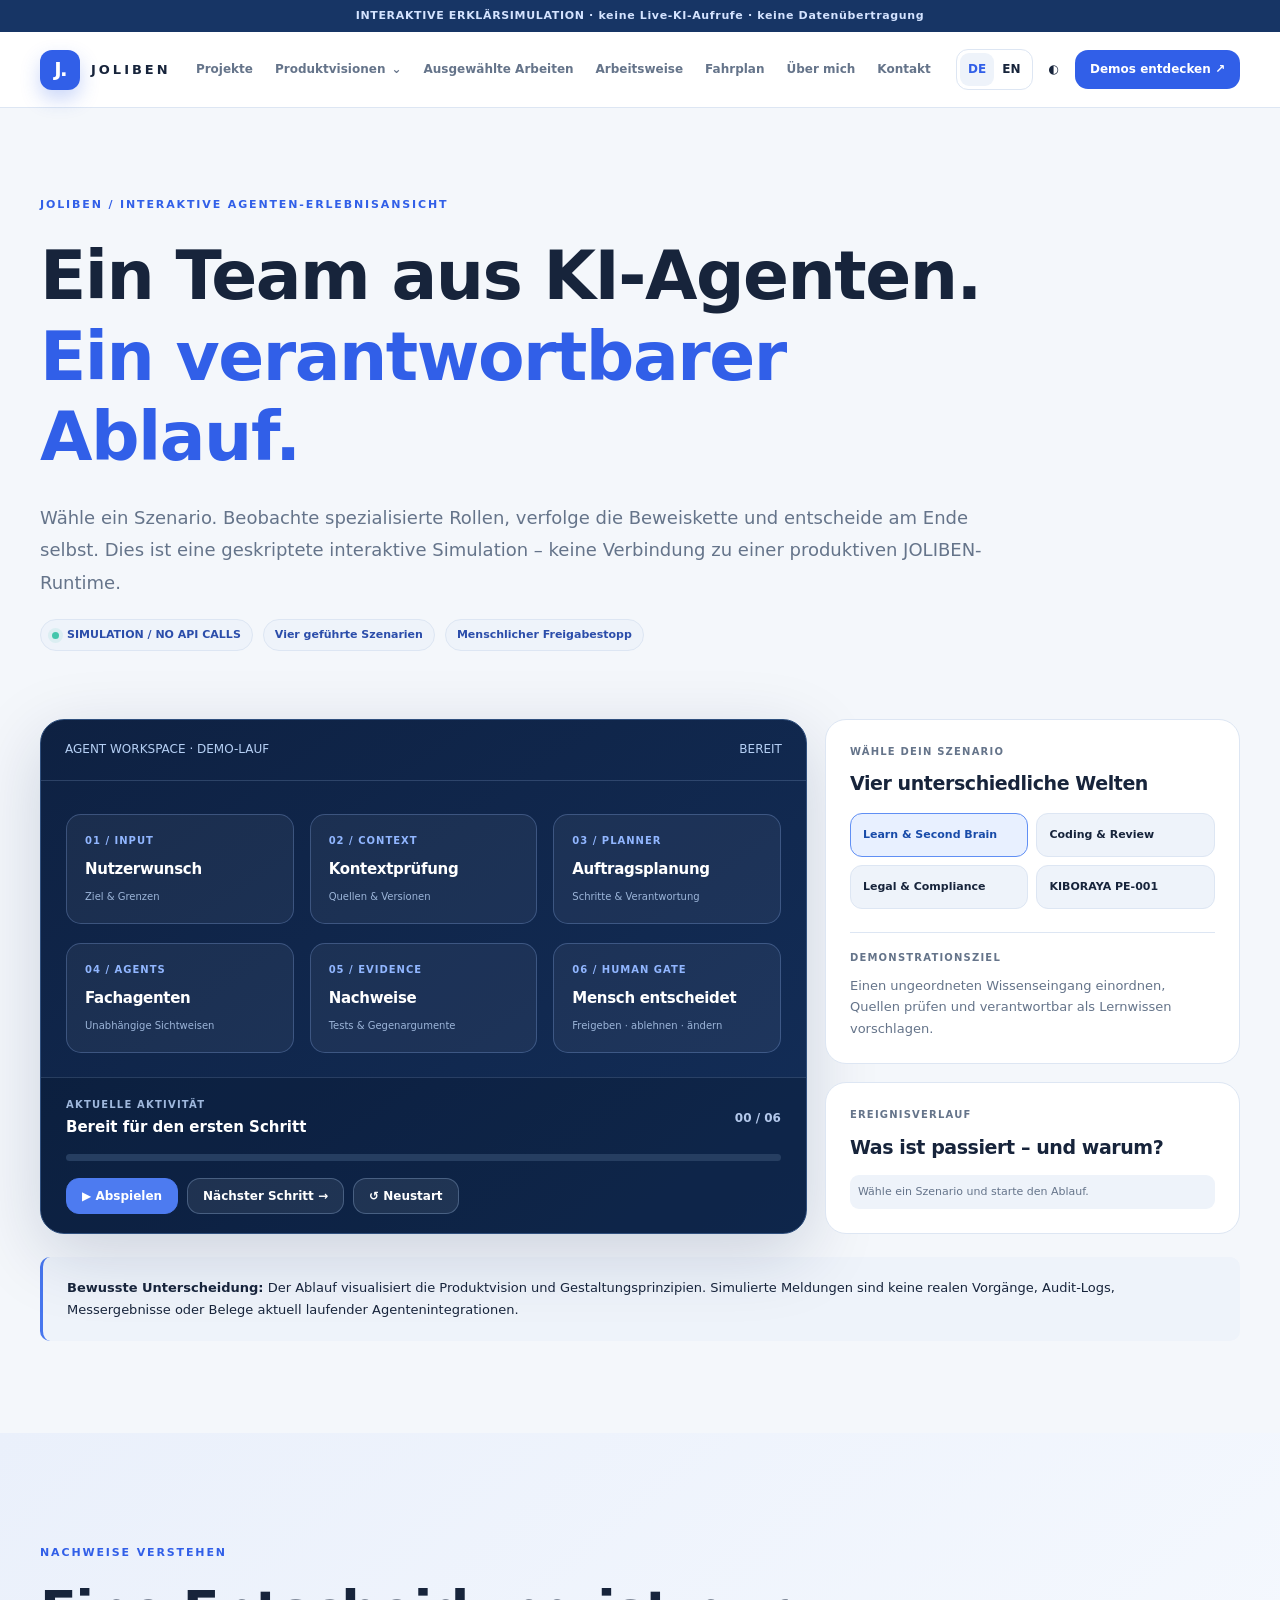
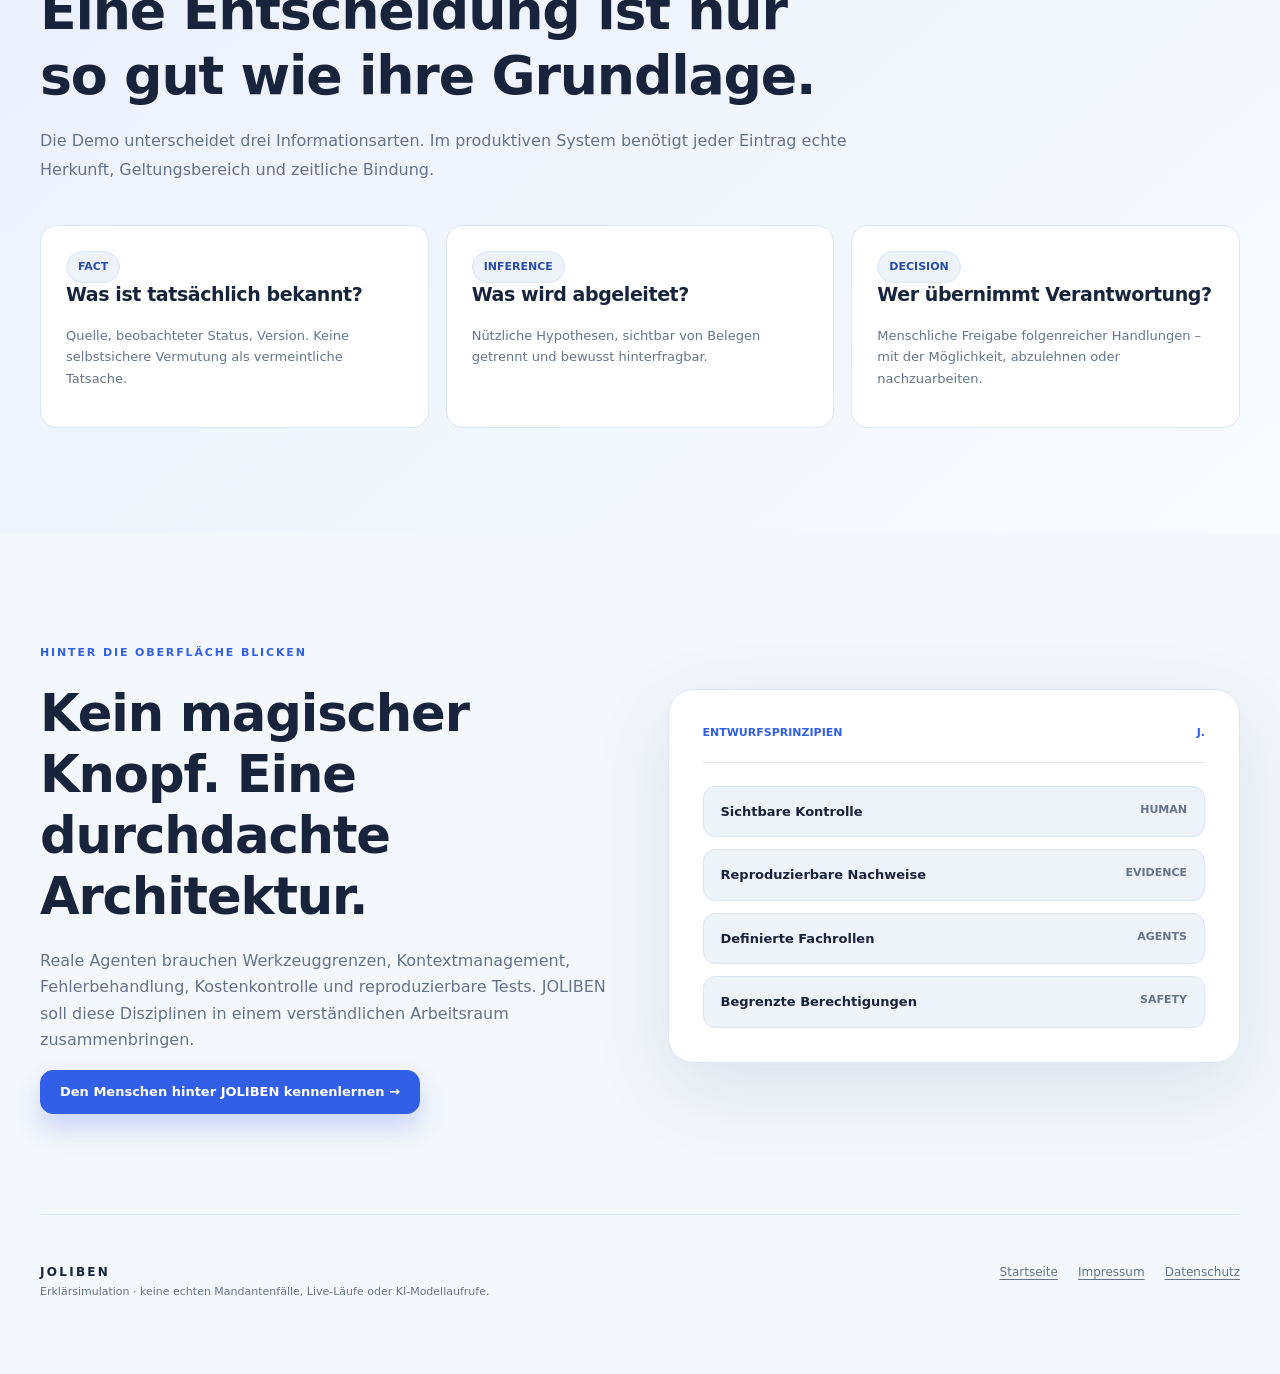
==== commit d8f5ecde: "Keep shared main navigation on product vision pages" ====
--- a/agenten.html
+++ b/agenten.html
@@ -1,6 +1,19 @@
-<!doctype html><html lang="de"><head><meta charset="utf-8"><meta name="viewport" content="width=device-width, initial-scale=1"><meta name="theme-color" content="#f4f7fb"><meta name="description" content="JOLIBEN Agent Experience — vier interaktive Szenarien, Entscheidungen, Evidence und menschliche Kontrollpunkte."><title>Agent Experience — JOLIBEN</title><link rel="icon" href="assets/mark.svg" type="image/svg+xml"><link rel="stylesheet" href="assets/site.css"><script>document.documentElement.classList.add("js")</script><script defer src="assets/site.js"></script><script defer src="assets/agent.js"></script></head><body>
+<!doctype html><html lang="de"><head><meta charset="utf-8"><meta name="viewport" content="width=device-width, initial-scale=1"><meta name="theme-color" content="#f4f7fb"><meta name="description" content="JOLIBEN Agent Experience — vier interaktive Szenarien, Entscheidungen, Evidence und menschliche Kontrollpunkte."><title>Agent Experience — JOLIBEN</title><link rel="icon" href="assets/mark.svg" type="image/svg+xml"><link rel="stylesheet" href="assets/site.css"><script>document.documentElement.classList.add("js")</script><script defer src="assets/site.js"></script><script defer src="assets/agent.js"></script><style data-global-navigation>
+/* Shared website navigation. Product section links remain a separate row. */
+.global-header{position:sticky;top:0;z-index:60;background:var(--surface,#fff);border-bottom:1px solid var(--line,#dde6f3);color:var(--ink,#17243b)}
+.global-row{width:min(1200px,calc(100% - 44px));height:75px;margin:auto;display:flex;align-items:center;justify-content:space-between;gap:22px}
+.global-brand{display:flex;align-items:center;gap:11px;flex-shrink:0;font-size:13px;font-weight:900;letter-spacing:.23em;text-decoration:none;color:inherit}.global-mark{display:grid;place-items:center;width:40px;height:40px;border-radius:12px;background:#315fe8;color:white;font-size:20px;letter-spacing:-.09em;box-shadow:0 9px 19px #315fe840}
+.global-links{display:flex;align-items:center;gap:22px;font-size:12px;font-weight:700;color:var(--mute,var(--muted,#65748a))}.global-links>a,.global-visions>summary{white-space:nowrap;text-decoration:none;color:inherit}.global-links a:hover,.global-visions>summary:hover,.global-links [aria-current=page],.global-visions.is-current>summary{color:var(--blue,#315fe8)}
+.global-visions{position:relative}.global-visions>summary{display:flex;align-items:center;gap:6px;cursor:pointer;list-style:none;padding-block:18px}.global-visions>summary::-webkit-details-marker{display:none}.global-chevron{font-size:12px;transition:transform .15s}.global-visions[open] .global-chevron{transform:rotate(180deg)}
+.global-dropdown{position:absolute;top:100%;left:-18px;min-width:240px;padding:9px;background:var(--surface,#fff);border:1px solid var(--line,#dde6f3);border-radius:15px;box-shadow:0 18px 45px #17243b24;z-index:70}.global-dropdown a{display:block;padding:11px 13px;border-radius:8px;text-decoration:none;color:var(--ink,#17243b);white-space:nowrap;font-size:13px;line-height:1.45}.global-dropdown a:hover,.global-dropdown a:focus-visible{background:var(--surface2,var(--soft,#eef3fa))}.global-dropdown small{display:block;color:var(--mute,var(--muted,#65748a));font-size:11px;font-weight:500;margin-top:3px}.global-dropdown .global-overview{border-bottom:1px solid var(--line,#dde6f3);border-radius:0;margin-bottom:4px;padding-bottom:13px}
+.global-tools{display:flex;align-items:center;gap:8px;flex-shrink:0}.global-tools .language,.global-tools .lang{display:flex;border:1px solid var(--line,#dde6f3);border-radius:12px;padding:3px;background:var(--surface,#fff)}.global-tools .utility{display:block;border:0;border-radius:9px;padding:8px;font:800 12px/1.4 system-ui,sans-serif;color:var(--ink,#17243b);background:transparent;cursor:pointer}.global-tools .utility[aria-pressed=true]{background:var(--surface2,var(--soft,#eef3fa));color:var(--blue,#315fe8)}.global-header #themeButton{border:0;font-size:14px}.global-cta{display:inline-flex;align-items:center;border-radius:13px;padding:11px 15px;background:#315fe8;color:white;text-decoration:none;font-size:12px;line-height:1.4;font-weight:750;white-space:nowrap}.global-header .global-menu,.global-header #menuButton{display:none;border:1px solid var(--line,#dde6f3);font-size:17px;padding:6px 10px}.global-header a:focus-visible,.global-header button:focus-visible,.global-header summary:focus-visible,.global-subnav a:focus-visible{outline:3px solid #3d89ef;outline-offset:4px}
+.global-subnav{background:var(--surface,#fff);border-bottom:1px solid var(--line,#dde6f3);color:var(--mute,var(--muted,#65748a))}.global-subrow{width:min(1200px,calc(100% - 44px));margin:auto;display:flex;align-items:center;gap:30px;min-height:49px}.global-subrow>strong{flex-shrink:0;font-size:11px;letter-spacing:.11em;color:var(--blue,#315fe8)}.global-section-links{display:flex;gap:26px;overflow-x:auto;padding:13px 3px;font-size:12px;font-weight:650;scrollbar-width:thin}.global-section-links a{white-space:nowrap;text-decoration:none;color:inherit}.global-section-links a:hover{color:var(--blue,#315fe8)}
+@media(max-width:1190px){.global-header .global-menu,.global-header #menuButton{display:block}.global-links{display:none;position:absolute;top:75px;left:0;right:0;max-height:calc(100dvh - 75px);overflow-y:auto;padding:18px 24px;background:var(--surface,#fff);border-bottom:1px solid var(--line,#dde6f3);box-shadow:0 16px 28px #17243b14}.global-links.open{display:flex;align-items:stretch;flex-direction:column;gap:0}.global-links>a{display:block;padding:13px 5px;font-size:14px}.global-visions>summary{padding:13px 5px;font-size:14px;justify-content:space-between}.global-dropdown{position:static;min-width:0;box-shadow:none;margin:0 0 10px 5px;border-radius:12px}.global-subrow{gap:20px}}
+@media(max-width:600px){.global-row,.global-subrow{width:calc(100% - 32px)}.global-row{gap:10px}.global-brand{font-size:11px;gap:8px;letter-spacing:.17em}.global-mark{width:35px;height:35px}.global-tools{gap:4px}.global-tools .utility{padding:7px}.global-cta{display:none}.global-subrow{display:block;padding-top:11px}.global-section-links{gap:22px;padding-block:9px 12px}}
+@media(prefers-reduced-motion:reduce){.global-chevron{transition:none}}
+</style></head><body>
 <div class="preview-banner" data-en="INTERACTIVE EXPLANATORY SIMULATION · no live AI calls · no personal data sent">INTERAKTIVE ERKLÄRSIMULATION · keine Live-KI-Aufrufe · keine Datenübertragung</div>
-<header class="site-nav"><nav class="wrap navrow" aria-label="Hauptnavigation"><a class="brand" href="index.html"><span class="mark">J.</span> JOLIBEN</a><div class="navlinks" id="mainNav"><a href="index.html#projekte" data-en="Projects">Projekte</a><a href="index.html#produktvisionen" data-en="Product visions">Produktvisionen</a><a href="arbeiten.html" data-en="Selected work">Ausgew&auml;hlte Arbeiten</a><a href="index.html#ansatz" data-en="Approach">Arbeitsweise</a><a href="index.html#person" data-en="About">Über mich</a><a href="index.html#kontakt" data-en="Contact">Kontakt</a></div><div class="nav-tools"><div class="language" role="group" aria-label="Language"><button class="utility" type="button" data-language="de" aria-pressed="true">DE</button><button class="utility" type="button" data-language="en" aria-pressed="false">EN</button></div><button type="button" class="utility" data-theme title="Light / Dark">◐</button><button class="utility nav-menu" aria-controls="mainNav" aria-expanded="false" type="button" data-menu>☰</button><a href="index.html#kontakt" class="btn btn-primary nav-cta" data-en="Get in touch ↗">Kontakt ↗</a></div></nav></header>
+<header class="global-header"><div class="global-row"><a class="global-brand" data-portfolio-link href="index.html" aria-label="JOLIBEN Startseite"><span class="global-mark">J.</span>JOLIBEN</a><nav class="global-links" id="mainNav" data-main-navigation aria-label="Hauptnavigation"><a data-portfolio-link href="index.html#projekte"><span data-de="Projekte" data-en="Projects">Projekte</span></a><details class="global-visions"><summary><span data-de="Produktvisionen" data-en="Product visions">Produktvisionen</span><span class="global-chevron" aria-hidden="true">⌄</span></summary><div class="global-dropdown"><a class="global-overview" data-portfolio-link href="index.html#produktvisionen"><span data-de="Alle Produktvisionen" data-en="All product visions">Alle Produktvisionen</span></a><a data-portfolio-link href="kiboraya.html">KIBORAYA<small><span data-de="Kreative Bewertung" data-en="Creative evaluation">Kreative Bewertung</span></small></a><a data-portfolio-link href="kanzlei.html">Kanzlei Lab<small><span data-de="Dokumente &amp; Entscheidungen" data-en="Documents &amp; decisions">Dokumente &amp; Entscheidungen</span></small></a><a data-portfolio-link href="commerce.html">Commerce Lab<small><span data-de="Produktdaten &amp; Texte" data-en="Product data &amp; copy">Produktdaten &amp; Texte</span></small></a></div></details><a data-portfolio-link href="arbeiten.html"><span data-de="Ausgewählte Arbeiten" data-en="Selected work">Ausgewählte Arbeiten</span></a><a data-portfolio-link href="index.html#ansatz"><span data-de="Arbeitsweise" data-en="Approach">Arbeitsweise</span></a><a data-portfolio-link href="index.html#fahrplan"><span data-de="Fahrplan" data-en="Roadmap">Fahrplan</span></a><a data-portfolio-link href="index.html#person"><span data-de="Über mich" data-en="About">Über mich</span></a><a data-portfolio-link href="index.html#kontakt"><span data-de="Kontakt" data-en="Contact">Kontakt</span></a></nav><div class="global-tools"><div class="language" role="group" aria-label="Language"><button class="utility" type="button" data-language="de" aria-pressed="true">DE</button><button class="utility" type="button" data-language="en" aria-pressed="false">EN</button></div><button type="button" class="utility" data-theme title="Light / Dark">◐</button><button class="utility global-menu" aria-controls="mainNav" aria-expanded="false" type="button" data-menu>☰</button><a class="global-cta" data-portfolio-link href="index.html#produktvisionen"><span data-de="Demos entdecken ↗" data-en="Explore the demos ↗">Demos entdecken ↗</span></a></div></div></header>
 <main><section class="section wrap" style="padding-top:82px;padding-bottom:38px"><div class="intro" style="max-width:960px;margin-bottom:18px"><span class="eyebrow" data-en="JOLIBEN / INTERACTIVE AGENT EXPERIENCE">JOLIBEN / INTERAKTIVE AGENTEN-ERLEBNISANSICHT</span><h1 style="font-size:clamp(40px,5.3vw,74px);margin:19px 0 24px" data-en="A team of AI agents.<br><span style='color:var(--blue)'>One accountable process.</span>">Ein Team aus KI-Agenten.<br><span style='color:var(--blue)'>Ein verantwortbarer Ablauf.</span></h1><p style="font-size:18px" data-en="Select a scenario. Watch specialist roles exchange results, inspect the evidence trail and make the final decision yourself. This is a scripted, interactive simulation — not a connection to a live JOLIBEN runtime.">Wähle ein Szenario. Beobachte spezialisierte Rollen, verfolge die Beweiskette und entscheide am Ende selbst. Dies ist eine geskriptete interaktive Simulation – keine Verbindung zu einer produktiven JOLIBEN-Runtime.</p></div><div class="actions" style="margin-top:20px"><span class="pill"><i class="dot"></i> SIMULATION / NO API CALLS</span><span class="pill" data-en="Four guided scenarios">Vier geführte Szenarien</span><span class="pill" data-en="Human decision gate">Menschlicher Freigabestopp</span></div></section>
 <section class="wrap" style="padding:30px 0 92px"><div class="scene-layout">
 <div class="scene-board" id="sceneBoard"><div class="scene-head"><span data-en="AGENT WORKSPACE · DEMO RUN">AGENT WORKSPACE · DEMO-LAUF</span><span id="sceneState" role="status" aria-live="polite">BEREIT</span></div><div class="scene-nodes" aria-label="Simulierter Arbeitsablauf"><div class="node" data-node="0"><b>01 / INPUT</b><strong data-en="User intent">Nutzerwunsch</strong><span data-en="Goal & constraints">Ziel & Grenzen</span></div><div class="node" data-node="1"><b>02 / CONTEXT</b><strong data-en="Context check">Kontextprüfung</strong><span data-en="Sources & versions">Quellen & Versionen</span></div><div class="node" data-node="2"><b>03 / PLANNER</b><strong data-en="Task planner">Auftragsplanung</strong><span data-en="Steps & responsibilities">Schritte & Verantwortung</span></div><div class="node" data-node="3"><b>04 / AGENTS</b><strong data-en="Expert agents">Fachagenten</strong><span data-en="Independent perspectives">Unabhängige Sichtweisen</span></div><div class="node" data-node="4"><b>05 / EVIDENCE</b><strong data-en="Verification">Nachweise</strong><span data-en="Tests & contradictions">Tests & Gegenargumente</span></div><div class="node gate-node" data-node="5"><b>06 / HUMAN GATE</b><strong data-en="Human decision">Mensch entscheidet</strong><span data-en="Accept · reject · revise">Freigeben · ablehnen · ändern</span></div></div><div class="gate-box" id="gateBox" hidden><h3 data-en="Your decision is needed">Deine Entscheidung ist erforderlich</h3><p id="gateExplanation" aria-live="polite"></p><div class="scene-controls"><button class="btn emphasis" id="approveBtn" type="button" data-en="Approve simulation">Simulation freigeben</button><button class="btn" id="rejectBtn" type="button" data-en="Reject and stop">Ablehnen und stoppen</button></div></div><div class="scene-bottom"><div style="display:flex;gap:20px;justify-content:space-between;align-items:center"><div><div class="small-label" style="color:#9fb8dd" data-en="CURRENT ACTIVITY">AKTUELLE AKTIVITÄT</div><strong id="currentActivity" style="font-size:15px">Bereit für den ersten Schritt</strong></div><span id="sceneCounter" style="color:#b3c8eb;font-weight:800;font-size:12px">00 / 06</span></div><div class="scene-progress" aria-label="Fortschritt"><span id="sceneProgress"></span></div><div class="scene-controls"><button type="button" class="btn emphasis" id="playBtn" data-en="▶ Play">▶ Abspielen</button><button type="button" class="btn" id="nextBtn" data-en="Next step →">Nächster Schritt →</button><button type="button" class="btn" id="resetBtn" data-en="↺ Restart">↺ Neustart</button></div></div></div>
@@ -9,4 +22,14 @@
 <section class="section case-bg"><div class="wrap"><div class="intro"><span class="eyebrow" data-en="INSPECT THE EVIDENCE">NACHWEISE VERSTEHEN</span><h2 data-en="A decision is only as good as its foundation.">Eine Entscheidung ist nur so gut wie ihre Grundlage.</h2><p data-en="The demo shows three categories of information. In a production system every item needs real provenance, scope and time boundaries.">Die Demo unterscheidet drei Informationsarten. Im produktiven System benötigt jeder Eintrag echte Herkunft, Geltungsbereich und zeitliche Bindung.</p></div><div class="evidence-grid"><article><span class="pill">FACT</span><h3 data-en="What is actually known?">Was ist tatsächlich bekannt?</h3><p data-en="A source, an observed status, a version. Not a confident guess disguised as a fact.">Quelle, beobachteter Status, Version. Keine selbstsichere Vermutung als vermeintliche Tatsache.</p></article><article><span class="pill">INFERENCE</span><h3 data-en="What is inferred?">Was wird abgeleitet?</h3><p data-en="Useful hypotheses, visibly separated from evidence and open to challenge.">Nützliche Hypothesen, sichtbar von Belegen getrennt und bewusst hinterfragbar.</p></article><article><span class="pill">DECISION</span><h3 data-en="Who takes responsibility?">Wer übernimmt Verantwortung?</h3><p data-en="Human approval of consequential actions, with the possibility to reject or ask for revision.">Menschliche Freigabe folgenreicher Handlungen – mit der Möglichkeit, abzulehnen oder nachzuarbeiten.</p></article></div></div></section>
 <section class="section wrap" style="padding-bottom:100px"><div class="split"><div><span class="eyebrow" data-en="LOOKING BEHIND THE UI">HINTER DIE OBERFLÄCHE BLICKEN</span><h2 style="font-size:clamp(35px,4vw,53px);margin:18px 0 21px" data-en="Not a magic button. A thoughtful architecture.">Kein magischer Knopf. Eine durchdachte Architektur.</h2><p data-en="Real agents require tool boundaries, context management, error handling, cost control and reproducible tests. The purpose of JOLIBEN is to bring those disciplines into one understandable workspace.">Reale Agenten brauchen Werkzeuggrenzen, Kontextmanagement, Fehlerbehandlung, Kostenkontrolle und reproduzierbare Tests. JOLIBEN soll diese Disziplinen in einem verständlichen Arbeitsraum zusammenbringen.</p><a class="btn btn-primary" href="index.html#person" data-en="Meet the person behind JOLIBEN →">Den Menschen hinter JOLIBEN kennenlernen →</a></div><div class="spec-panel"><div class="panel-head"><span data-en="DESIGN PRINCIPLES">ENTWURFSPRINZIPIEN</span><span>J.</span></div><div class="feature-list"><div><span data-en="Visible controls">Sichtbare Kontrolle</span><small>HUMAN</small></div><div><span data-en="Reproducible evidence">Reproduzierbare Nachweise</span><small>EVIDENCE</small></div><div><span data-en="Defined specialist roles">Definierte Fachrollen</span><small>AGENTS</small></div><div><span data-en="Bounded permissions">Begrenzte Berechtigungen</span><small>SAFETY</small></div></div></div></div></section></main>
 <footer class="wrap site-footer"><div><strong>JOLIBEN</strong><p class="footnote" data-en="Explanatory simulation · no real customer cases, live runs or AI model requests.">Erklärsimulation · keine echten Mandantenfälle, Live-Läufe oder KI-Modellaufrufe.</p></div><div class="footer-links"><a href="index.html" data-en="Homepage">Startseite</a><a href="impressum.html" data-en="Legal notice">Impressum</a><a href="datenschutz.html" data-en="Privacy">Datenschutz</a></div></footer>
-</body></html>
+<script data-global-navigation>
+/* Native disclosure keeps the product links usable without hover or a mouse. */
+(()=>{'use strict';const header=document.querySelector('.global-header');if(!header)return;const disclosure=header.querySelector('.global-visions'),summary=disclosure.querySelector('summary'),links=header.querySelector('.global-links'),menu=header.querySelector('.global-menu');
+const close=()=>{disclosure.open=false};
+document.addEventListener('click',e=>{if(!disclosure.contains(e.target))close();if(!header.contains(e.target)&&links.classList.contains('open')){links.classList.remove('open');menu.setAttribute('aria-expanded','false')}});
+disclosure.addEventListener('focusout',()=>{setTimeout(()=>{if(!disclosure.contains(document.activeElement))close()},0)});
+header.addEventListener('click',e=>{if(e.target.closest('a'))close()});
+document.addEventListener('keydown',e=>{if(e.key!=='Escape')return;if(disclosure.open){e.preventDefault();e.stopImmediatePropagation();close();summary.focus()}else if(links.classList.contains('open')){e.preventDefault();links.classList.remove('open');menu.setAttribute('aria-expanded','false');menu.focus()}},true);
+const syncLanguage=()=>{const en=document.documentElement.lang==='en';header.querySelector('[data-main-navigation]').setAttribute('aria-label',en?'Main navigation':'Hauptnavigation');menu.setAttribute('aria-label',en?'Open or close navigation':'Navigation öffnen oder schließen');document.querySelector('.global-subnav')?.setAttribute('aria-label',en?'On this page':'Auf dieser Seite')};new MutationObserver(syncLanguage).observe(document.documentElement,{attributes:true,attributeFilter:['lang']});syncLanguage();
+})();
+</script></body></html>
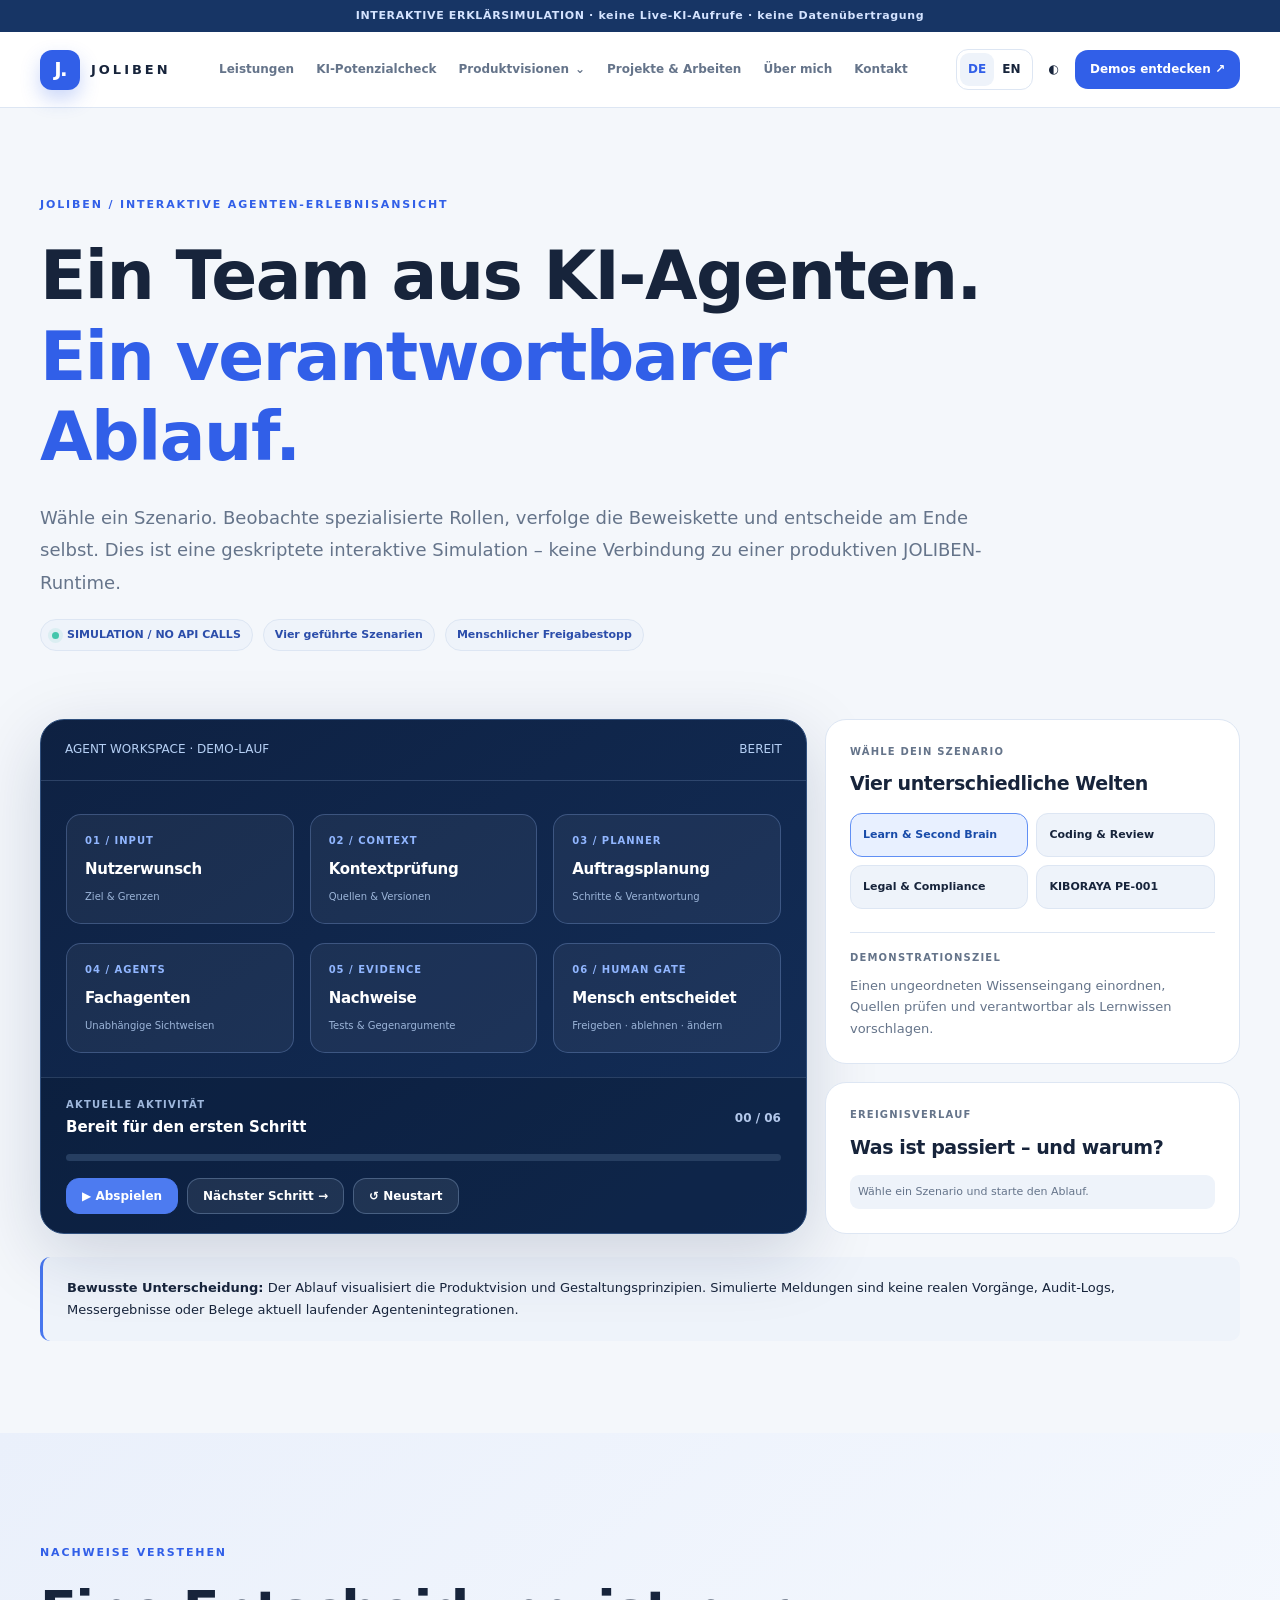
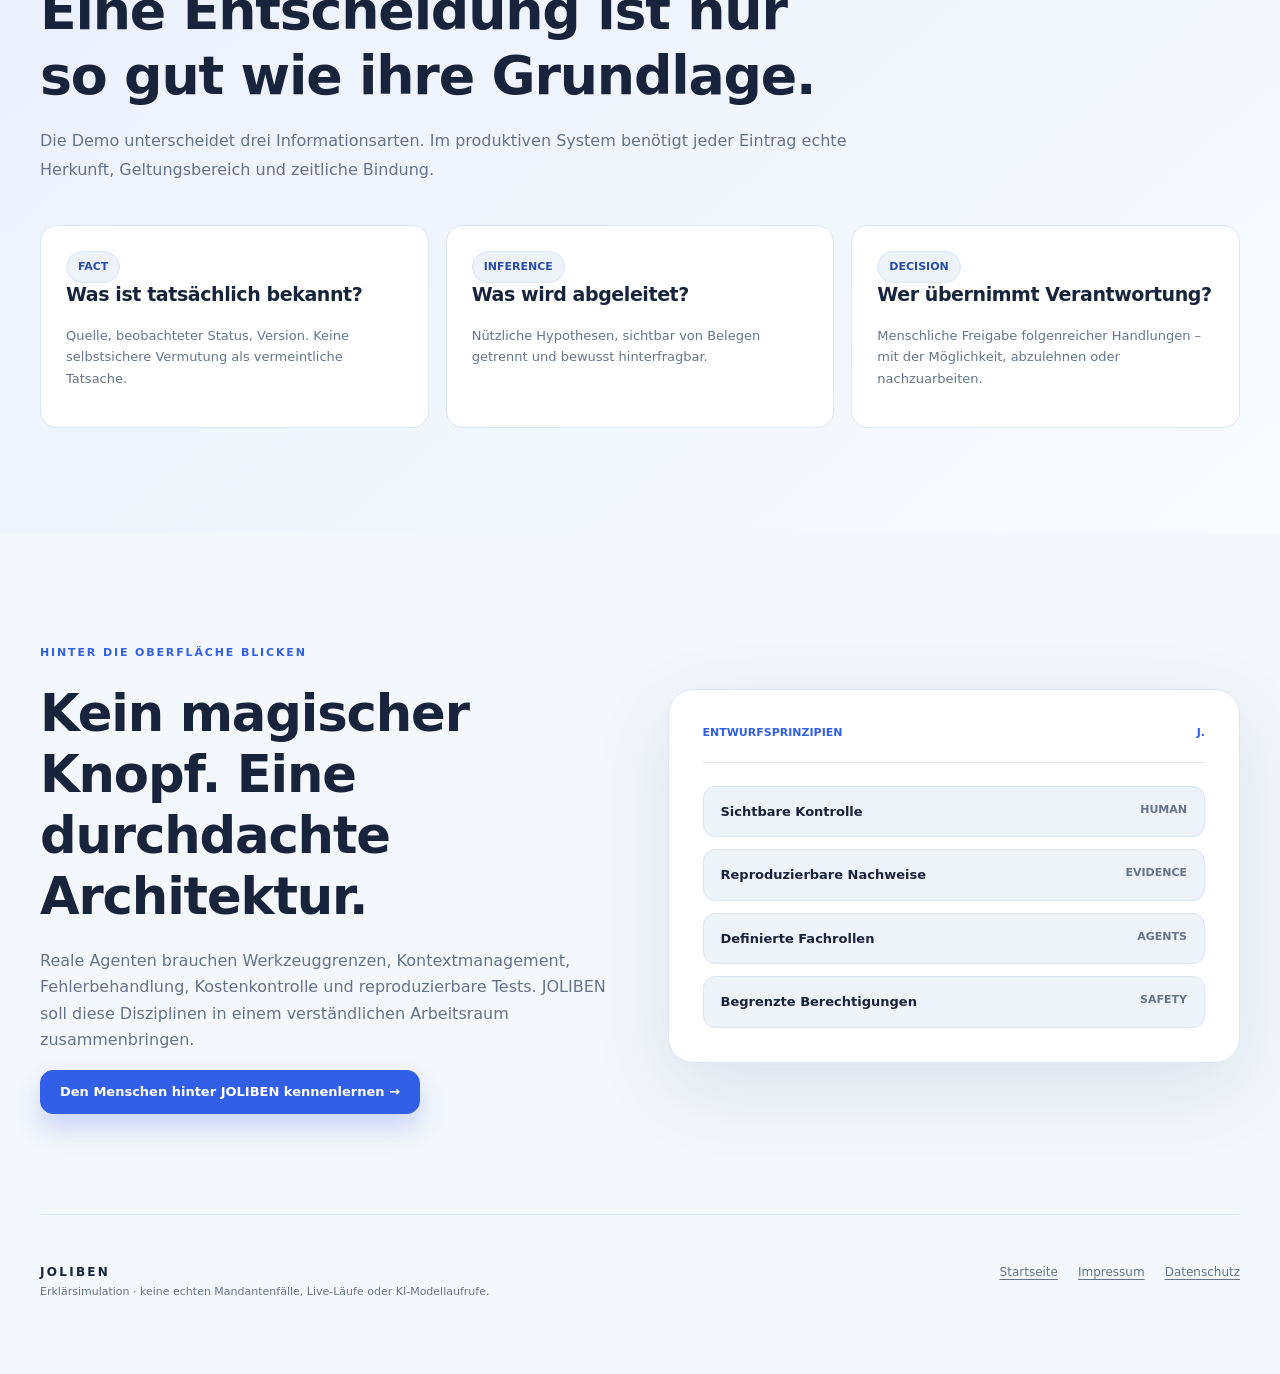
==== commit 767ffcbc: "Unify navigation across projects and legal pages" ====
--- a/agenten.html
+++ b/agenten.html
@@ -11,9 +11,9 @@
 @media(max-width:1190px){.global-header .global-menu,.global-header #menuButton{display:block}.global-links{display:none;position:absolute;top:75px;left:0;right:0;max-height:calc(100dvh - 75px);overflow-y:auto;padding:18px 24px;background:var(--surface,#fff);border-bottom:1px solid var(--line,#dde6f3);box-shadow:0 16px 28px #17243b14}.global-links.open{display:flex;align-items:stretch;flex-direction:column;gap:0}.global-links>a{display:block;padding:13px 5px;font-size:14px}.global-visions>summary{padding:13px 5px;font-size:14px;justify-content:space-between}.global-dropdown{position:static;min-width:0;box-shadow:none;margin:0 0 10px 5px;border-radius:12px}.global-subrow{gap:20px}}
 @media(max-width:600px){.global-row,.global-subrow{width:calc(100% - 32px)}.global-row{gap:10px}.global-brand{font-size:11px;gap:8px;letter-spacing:.17em}.global-mark{width:35px;height:35px}.global-tools{gap:4px}.global-tools .utility{padding:7px}.global-cta{display:none}.global-subrow{display:block;padding-top:11px}.global-section-links{gap:22px;padding-block:9px 12px}}
 @media(prefers-reduced-motion:reduce){.global-chevron{transition:none}}
-</style></head><body>
+</style><script defer src="assets/localization.js"></script></head><body>
 <div class="preview-banner" data-en="INTERACTIVE EXPLANATORY SIMULATION · no live AI calls · no personal data sent">INTERAKTIVE ERKLÄRSIMULATION · keine Live-KI-Aufrufe · keine Datenübertragung</div>
-<header class="global-header"><div class="global-row"><a class="global-brand" data-portfolio-link href="index.html" aria-label="JOLIBEN Startseite"><span class="global-mark">J.</span>JOLIBEN</a><nav class="global-links" id="mainNav" data-main-navigation aria-label="Hauptnavigation"><a data-portfolio-link href="index.html#projekte"><span data-de="Projekte" data-en="Projects">Projekte</span></a><details class="global-visions"><summary><span data-de="Produktvisionen" data-en="Product visions">Produktvisionen</span><span class="global-chevron" aria-hidden="true">⌄</span></summary><div class="global-dropdown"><a class="global-overview" data-portfolio-link href="index.html#produktvisionen"><span data-de="Alle Produktvisionen" data-en="All product visions">Alle Produktvisionen</span></a><a data-portfolio-link href="kiboraya.html">KIBORAYA<small><span data-de="Kreative Bewertung" data-en="Creative evaluation">Kreative Bewertung</span></small></a><a data-portfolio-link href="kanzlei.html">Kanzlei Lab<small><span data-de="Dokumente &amp; Entscheidungen" data-en="Documents &amp; decisions">Dokumente &amp; Entscheidungen</span></small></a><a data-portfolio-link href="commerce.html">Commerce Lab<small><span data-de="Produktdaten &amp; Texte" data-en="Product data &amp; copy">Produktdaten &amp; Texte</span></small></a></div></details><a data-portfolio-link href="arbeiten.html"><span data-de="Ausgewählte Arbeiten" data-en="Selected work">Ausgewählte Arbeiten</span></a><a data-portfolio-link href="index.html#ansatz"><span data-de="Arbeitsweise" data-en="Approach">Arbeitsweise</span></a><a data-portfolio-link href="index.html#fahrplan"><span data-de="Fahrplan" data-en="Roadmap">Fahrplan</span></a><a data-portfolio-link href="index.html#person"><span data-de="Über mich" data-en="About">Über mich</span></a><a data-portfolio-link href="index.html#kontakt"><span data-de="Kontakt" data-en="Contact">Kontakt</span></a></nav><div class="global-tools"><div class="language" role="group" aria-label="Language"><button class="utility" type="button" data-language="de" aria-pressed="true">DE</button><button class="utility" type="button" data-language="en" aria-pressed="false">EN</button></div><button type="button" class="utility" data-theme title="Light / Dark">◐</button><button class="utility global-menu" aria-controls="mainNav" aria-expanded="false" type="button" data-menu>☰</button><a class="global-cta" data-portfolio-link href="index.html#produktvisionen"><span data-de="Demos entdecken ↗" data-en="Explore the demos ↗">Demos entdecken ↗</span></a></div></div></header>
+<header class="global-header"><div class="global-row"><a class="global-brand" data-portfolio-link href="index.html" aria-label="JOLIBEN Startseite"><span class="global-mark">J.</span>JOLIBEN</a><nav class="global-links" id="mainNav" data-main-navigation aria-label="Hauptnavigation"><a data-portfolio-link href="leistungen.html"><span data-de="Leistungen" data-en="Services">Leistungen</span></a><a data-portfolio-link href="ki-potenzialcheck.html"><span data-de="KI-Potenzialcheck" data-en="AI potential check">KI-Potenzialcheck</span></a><details class="global-visions"><summary><span data-de="Produktvisionen" data-en="Product visions">Produktvisionen</span><span class="global-chevron" aria-hidden="true">⌄</span></summary><div class="global-dropdown"><a class="global-overview" data-portfolio-link href="index.html#produktvisionen"><span data-de="Alle Produktvisionen" data-en="All product visions">Alle Produktvisionen</span></a><a data-portfolio-link href="kiboraya.html">KIBORAYA<small><span data-de="Kreative Bewertung" data-en="Creative evaluation">Kreative Bewertung</span></small></a><a data-portfolio-link href="kanzlei.html">Kanzlei Lab<small><span data-de="Dokumente &amp; Entscheidungen" data-en="Documents &amp; decisions">Dokumente &amp; Entscheidungen</span></small></a><a data-portfolio-link href="commerce.html">Commerce Lab<small><span data-de="Produktdaten &amp; Texte" data-en="Product data &amp; copy">Produktdaten &amp; Texte</span></small></a></div></details><a data-portfolio-link href="arbeiten.html"><span data-de="Projekte &amp; Arbeiten" data-en="Projects &amp; work">Projekte &amp; Arbeiten</span></a><a data-portfolio-link href="index.html#person"><span data-de="Über mich" data-en="About">Über mich</span></a><a data-portfolio-link href="index.html#kontakt"><span data-de="Kontakt" data-en="Contact">Kontakt</span></a></nav><div class="global-tools"><div class="language" role="group" aria-label="Language"><button class="utility" type="button" data-language="de" aria-pressed="true">DE</button><button class="utility" type="button" data-language="en" aria-pressed="false">EN</button></div><button type="button" class="utility" data-theme title="Light / Dark">◐</button><button class="utility global-menu" aria-controls="mainNav" aria-expanded="false" type="button" data-menu>☰</button><a class="global-cta" data-portfolio-link href="index.html#produktvisionen"><span data-de="Demos entdecken ↗" data-en="Explore the demos ↗">Demos entdecken ↗</span></a></div></div></header>
 <main><section class="section wrap" style="padding-top:82px;padding-bottom:38px"><div class="intro" style="max-width:960px;margin-bottom:18px"><span class="eyebrow" data-en="JOLIBEN / INTERACTIVE AGENT EXPERIENCE">JOLIBEN / INTERAKTIVE AGENTEN-ERLEBNISANSICHT</span><h1 style="font-size:clamp(40px,5.3vw,74px);margin:19px 0 24px" data-en="A team of AI agents.<br><span style='color:var(--blue)'>One accountable process.</span>">Ein Team aus KI-Agenten.<br><span style='color:var(--blue)'>Ein verantwortbarer Ablauf.</span></h1><p style="font-size:18px" data-en="Select a scenario. Watch specialist roles exchange results, inspect the evidence trail and make the final decision yourself. This is a scripted, interactive simulation — not a connection to a live JOLIBEN runtime.">Wähle ein Szenario. Beobachte spezialisierte Rollen, verfolge die Beweiskette und entscheide am Ende selbst. Dies ist eine geskriptete interaktive Simulation – keine Verbindung zu einer produktiven JOLIBEN-Runtime.</p></div><div class="actions" style="margin-top:20px"><span class="pill"><i class="dot"></i> SIMULATION / NO API CALLS</span><span class="pill" data-en="Four guided scenarios">Vier geführte Szenarien</span><span class="pill" data-en="Human decision gate">Menschlicher Freigabestopp</span></div></section>
 <section class="wrap" style="padding:30px 0 92px"><div class="scene-layout">
 <div class="scene-board" id="sceneBoard"><div class="scene-head"><span data-en="AGENT WORKSPACE · DEMO RUN">AGENT WORKSPACE · DEMO-LAUF</span><span id="sceneState" role="status" aria-live="polite">BEREIT</span></div><div class="scene-nodes" aria-label="Simulierter Arbeitsablauf"><div class="node" data-node="0"><b>01 / INPUT</b><strong data-en="User intent">Nutzerwunsch</strong><span data-en="Goal & constraints">Ziel & Grenzen</span></div><div class="node" data-node="1"><b>02 / CONTEXT</b><strong data-en="Context check">Kontextprüfung</strong><span data-en="Sources & versions">Quellen & Versionen</span></div><div class="node" data-node="2"><b>03 / PLANNER</b><strong data-en="Task planner">Auftragsplanung</strong><span data-en="Steps & responsibilities">Schritte & Verantwortung</span></div><div class="node" data-node="3"><b>04 / AGENTS</b><strong data-en="Expert agents">Fachagenten</strong><span data-en="Independent perspectives">Unabhängige Sichtweisen</span></div><div class="node" data-node="4"><b>05 / EVIDENCE</b><strong data-en="Verification">Nachweise</strong><span data-en="Tests & contradictions">Tests & Gegenargumente</span></div><div class="node gate-node" data-node="5"><b>06 / HUMAN GATE</b><strong data-en="Human decision">Mensch entscheidet</strong><span data-en="Accept · reject · revise">Freigeben · ablehnen · ändern</span></div></div><div class="gate-box" id="gateBox" hidden><h3 data-en="Your decision is needed">Deine Entscheidung ist erforderlich</h3><p id="gateExplanation" aria-live="polite"></p><div class="scene-controls"><button class="btn emphasis" id="approveBtn" type="button" data-en="Approve simulation">Simulation freigeben</button><button class="btn" id="rejectBtn" type="button" data-en="Reject and stop">Ablehnen und stoppen</button></div></div><div class="scene-bottom"><div style="display:flex;gap:20px;justify-content:space-between;align-items:center"><div><div class="small-label" style="color:#9fb8dd" data-en="CURRENT ACTIVITY">AKTUELLE AKTIVITÄT</div><strong id="currentActivity" style="font-size:15px">Bereit für den ersten Schritt</strong></div><span id="sceneCounter" style="color:#b3c8eb;font-weight:800;font-size:12px">00 / 06</span></div><div class="scene-progress" aria-label="Fortschritt"><span id="sceneProgress"></span></div><div class="scene-controls"><button type="button" class="btn emphasis" id="playBtn" data-en="▶ Play">▶ Abspielen</button><button type="button" class="btn" id="nextBtn" data-en="Next step →">Nächster Schritt →</button><button type="button" class="btn" id="resetBtn" data-en="↺ Restart">↺ Neustart</button></div></div></div>
